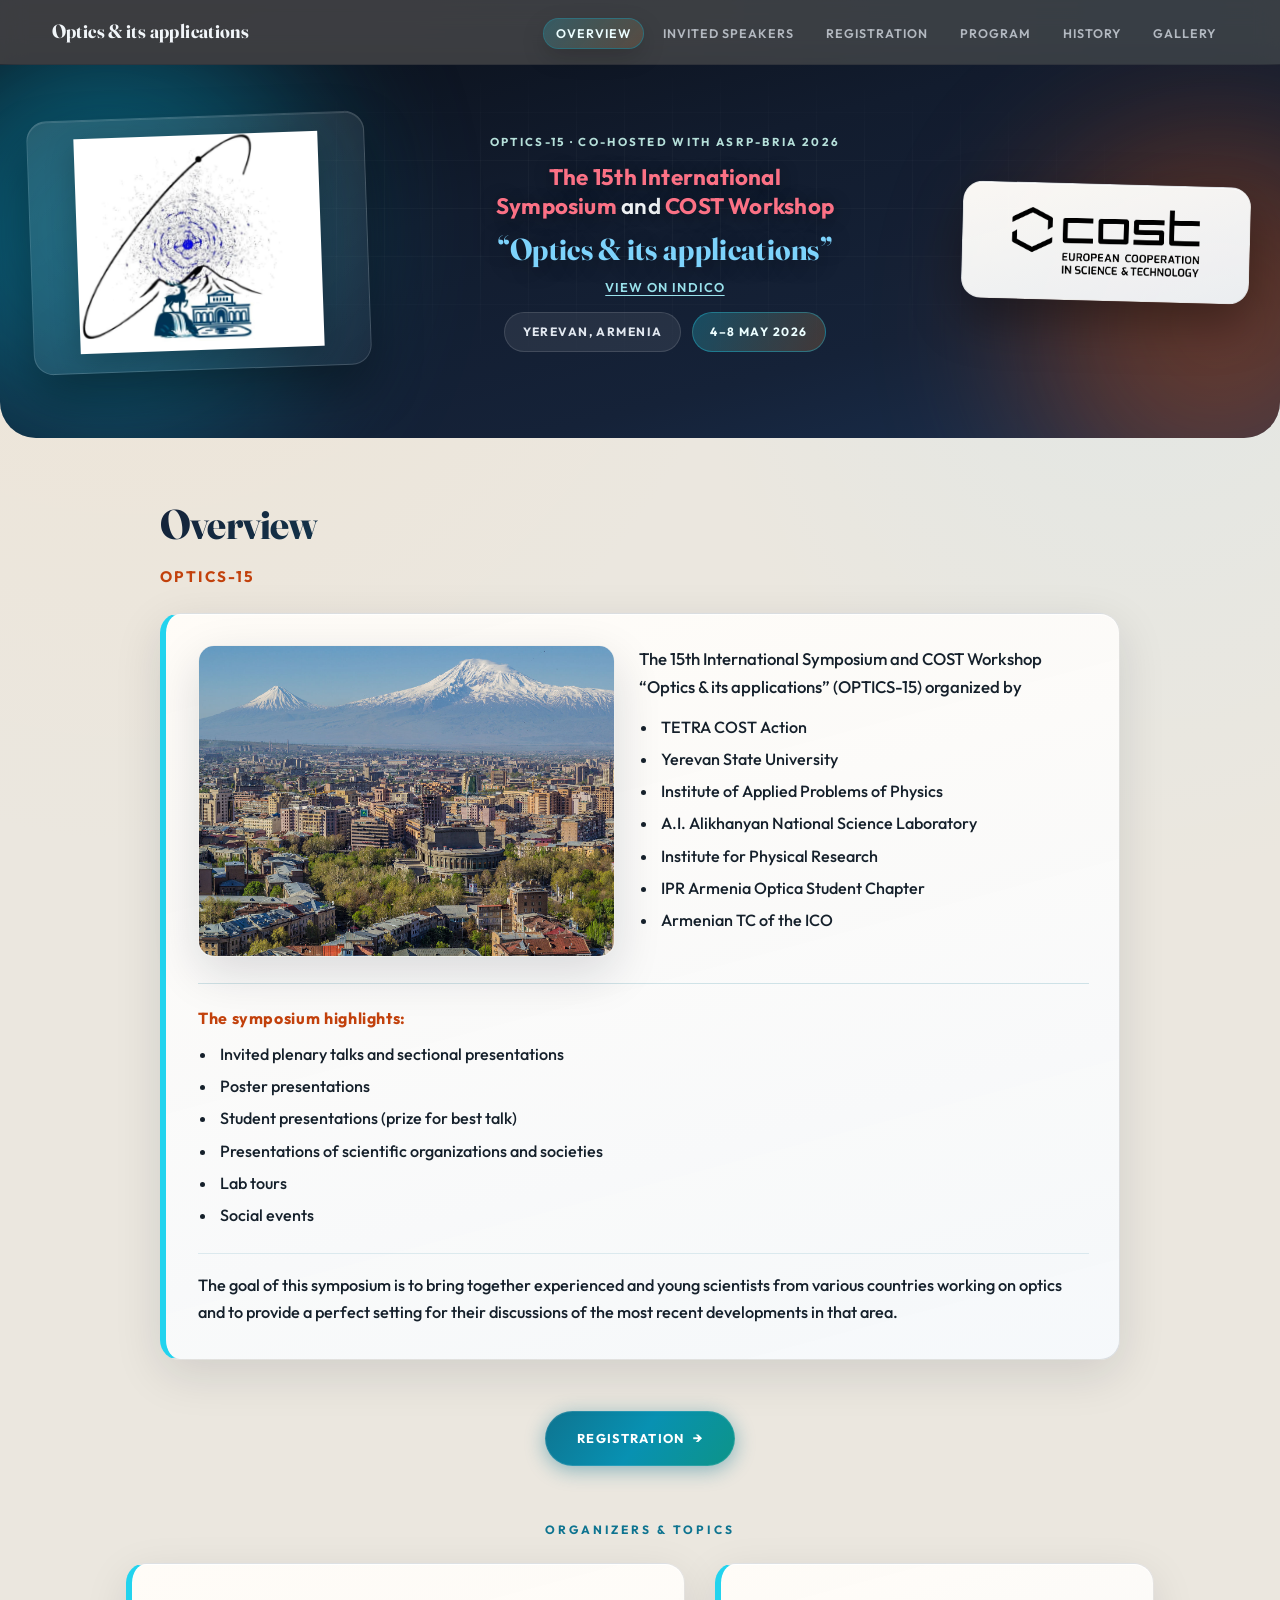
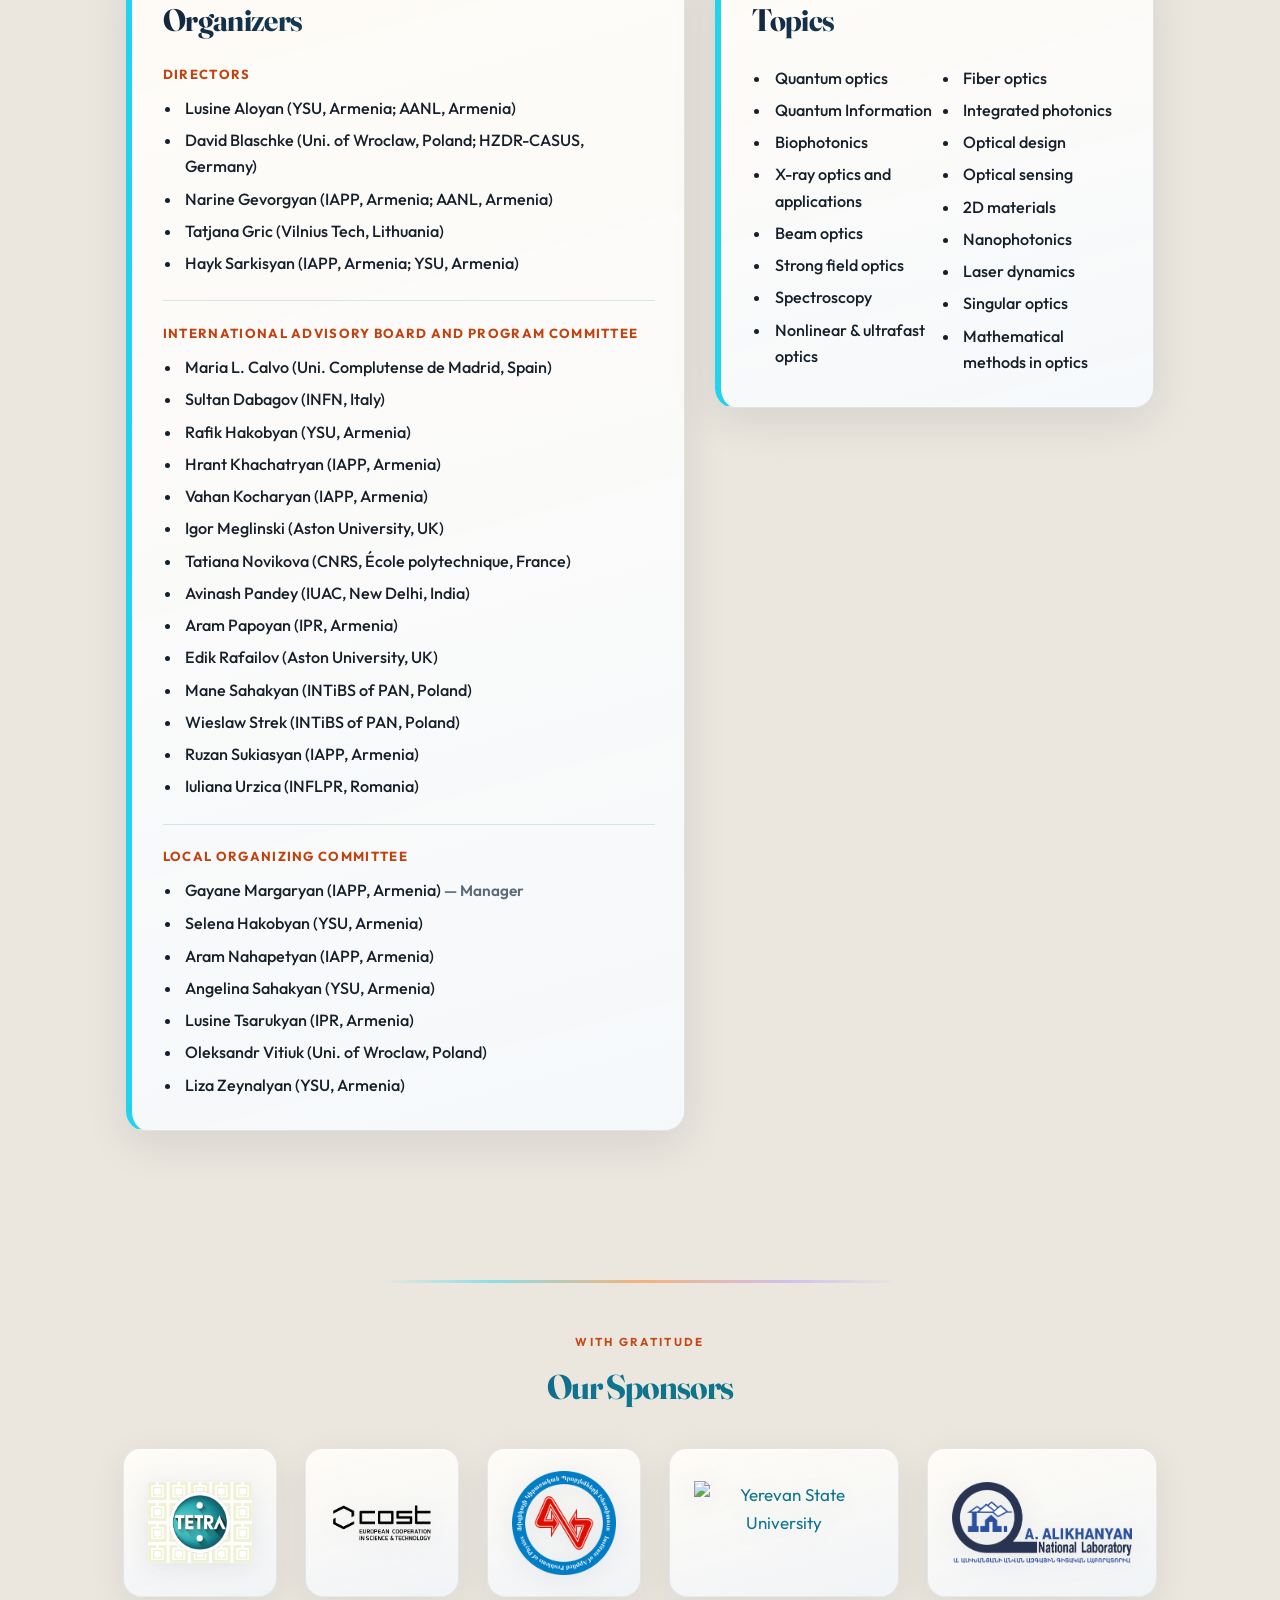
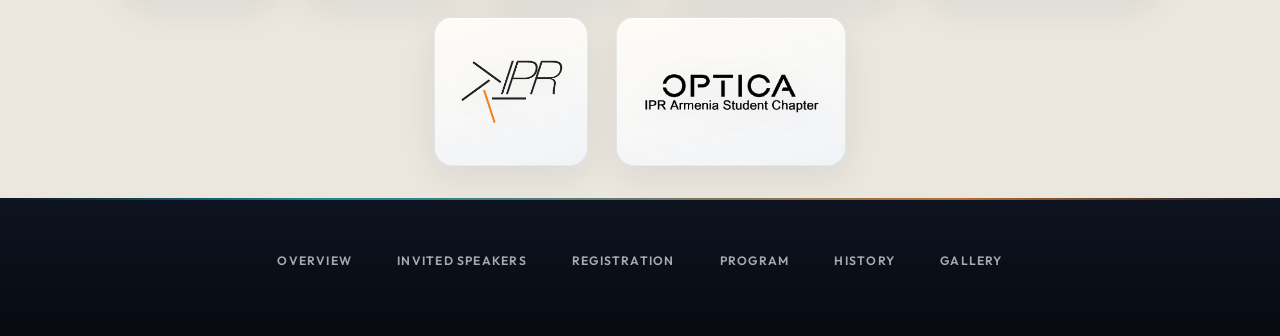
==== index.html @ 5b4f7e79 "test: console.log(5) in main.js, cache bust v8 Made-with: Cursor" ====
<!DOCTYPE html>
<html lang="en">
  <head>
    <meta charset="UTF-8" />
    <meta name="viewport" content="width=device-width, initial-scale=1.0, viewport-fit=cover" />
    <title>Overview — OPTICS-15 · ASRP-BRIA 2026</title>
    <link rel="stylesheet" href="css/fonts.css" />
    <link rel="stylesheet" href="css/style.css" />
  </head>
  <body>
    <header class="site-header">
      <div class="header-inner">
        <a class="brand" href="index.html">Optics &amp; its applications</a>
        <button
          class="nav-toggle"
          type="button"
          aria-label="Open menu"
          aria-expanded="false"
        >
          <span></span><span></span><span></span>
        </button>
        <nav class="site-nav" aria-label="Main">
          <ul>
            <li><a href="index.html" aria-current="page">Overview</a></li>
            <li><a href="invited-speakers.html">Invited Speakers</a></li>
            <li><a href="registration.html">Registration</a></li>
            <li><a href="program.html">Program</a></li>
            <li><a href="history.html">History</a></li>
            <li><a href="gallery.html">Gallery</a></li>
          </ul>
        </nav>
      </div>
    </header>

    <main>
      <section class="hero hero--optics" aria-label="OPTICS-15 symposium banner">
        <div class="hero-bg" aria-hidden="true">
          <span class="hero-orb hero-orb--a"></span>
          <span class="hero-orb hero-orb--b"></span>
          <span class="hero-gridlines"></span>
        </div>
        <div class="hero-content">
          <div class="hero-grid hero-grid--optics">
            <div class="hero-panel hero-panel--tilt-left">
              <img
                src="images/hero-asrp.jpg"
                alt="ASRP — Alpic School for Radiation Physics"
                decoding="async"
                fetchpriority="high"
                width="400"
                height="300"
              />
            </div>
            <div class="hero-center hero-center--optics">
              <p class="hero-eyebrow hero-eyebrow--optics">OPTICS-15 · co-hosted with ASRP-BRIA 2026</p>
              <h1
                class="hero-symposium"
                id="page-hero-title"
                aria-label="The 15th International Symposium and COST Workshop, Optics and its applications, OPTICS-15"
              >
                <span class="hero-symposium__inner" aria-hidden="true">
                  <span class="hero-symposium__line1">
                    <span class="hero-symposium__accent">The 15th International Symposium</span>
                    <span class="hero-symposium__and"> and </span>
                    <span class="hero-symposium__accent">COST Workshop</span>
                  </span>
                  <span class="hero-symposium__theme">&ldquo;Optics &amp; its applications&rdquo;</span>
                </span>
              </h1>
              <p class="hero-symposium__series">
                <a href="https://indico.cern.ch/event/1631801/" target="_blank" rel="noopener noreferrer"
                  >View on Indico</a
                >
              </p>
              <div class="hero-meta">
                <span class="hero-pill">Yerevan, Armenia</span>
                <span class="hero-pill hero-pill--accent">4–8 May 2026</span>
              </div>
            </div>
            <div class="hero-cost" aria-label="COST">
              <a
                class="hero-cost__link"
                href="https://www.cost.eu/"
                target="_blank"
                rel="noopener noreferrer"
                aria-label="COST — European Cooperation in Science and Technology"
              >
                <img
                  src="images/sponsors/cost.png"
                  width="200"
                  height="120"
                  alt="COST — European Cooperation in Science and Technology"
                  decoding="async"
                  loading="eager"
                />
              </a>
            </div>
          </div>
        </div>
      </section>

      <div class="wrap">
        <section class="scope-section overview-optics" id="overview">
          <h2>Overview</h2>
          <p class="subhead">OPTICS-15</p>

          <article class="content-card content-card--overview" aria-label="15th International Symposium and COST Workshop">
            <div class="overview-indico__top">
              <figure class="overview-indico__figure">
                <img
                  src="images/optics-yerevan-ararat.jpg"
                  alt="Mount Ararat and the Yerevan skyline"
                  width="800"
                  height="530"
                  loading="lazy"
                  decoding="async"
                />
              </figure>
              <div class="overview-indico__intro">
                <p class="overview-indico__lead">
                  The 15th International Symposium and COST Workshop &ldquo;Optics &amp; its
                  applications&rdquo; (OPTICS-15) organized by
                </p>
                <ul class="org-list overview-indico__org-list">
                  <li>TETRA COST Action</li>
                  <li>Yerevan State University</li>
                  <li>Institute of Applied Problems of Physics</li>
                  <li>A.I. Alikhanyan National Science Laboratory</li>
                  <li>Institute for Physical Research</li>
                  <li>IPR Armenia Optica Student Chapter</li>
                  <li>Armenian TC of the ICO</li>
                </ul>
              </div>
            </div>

            <div class="overview-indico__highlights">
              <h3 class="org-block__title">The symposium highlights:</h3>
              <ul class="org-list">
                <li>Invited plenary talks and sectional presentations</li>
                <li>Poster presentations</li>
                <li>Student presentations (prize for best talk)</li>
                <li>Presentations of scientific organizations and societies</li>
                <li>Lab tours</li>
                <li>Social events</li>
              </ul>
            </div>

            <p class="overview-indico__goal">
              The goal of this symposium is to bring together experienced and young
              scientists from various countries working on optics and to provide a
              perfect setting for their discussions of the most recent developments in
              that area.
            </p>
          </article>
        </section>

        <p class="cta-registration">
          <a href="registration.html">Registration</a>
        </p>

        <section class="organizers-topics" id="organizers-topics" aria-labelledby="org-main-title">
          <p class="tri-section__eyebrow">Organizers &amp; topics</p>
          <div class="organizers-layout">
            <article class="content-card" aria-label="Organizers and committees">
              <h2 id="org-main-title" class="content-card__title">Organizers</h2>

              <div class="org-block">
                <h3 class="org-block__title">Directors</h3>
                <ul class="org-list">
                  <li>Lusine Aloyan (YSU, Armenia; AANL, Armenia)</li>
                  <li>David Blaschke (Uni. of Wroclaw, Poland; HZDR-CASUS, Germany)</li>
                  <li>Narine Gevorgyan (IAPP, Armenia; AANL, Armenia)</li>
                  <li>Tatjana Gric (Vilnius Tech, Lithuania)</li>
                  <li>Hayk Sarkisyan (IAPP, Armenia; YSU, Armenia)</li>
                </ul>
              </div>

              <div class="org-block">
                <h3 class="org-block__title">International Advisory Board and Program Committee</h3>
                <ul class="org-list">
                  <li>Maria L. Calvo (Uni. Complutense de Madrid, Spain)</li>
                  <li>Sultan Dabagov (INFN, Italy)</li>
                  <li>Rafik Hakobyan (YSU, Armenia)</li>
                  <li>Hrant Khachatryan (IAPP, Armenia)</li>
                  <li>Vahan Kocharyan (IAPP, Armenia)</li>
                  <li>Igor Meglinski (Aston University, UK)</li>
                  <li>Tatiana Novikova (CNRS, &Eacute;cole polytechnique, France)</li>
                  <li>Avinash Pandey (IUAC, New Delhi, India)</li>
                  <li>Aram Papoyan (IPR, Armenia)</li>
                  <li>Edik Rafailov (Aston University, UK)</li>
                  <li>Mane Sahakyan (INTiBS of PAN, Poland)</li>
                  <li>Wieslaw Strek (INTiBS of PAN, Poland)</li>
                  <li>Ruzan Sukiasyan (IAPP, Armenia)</li>
                  <li>Iuliana Urzica (INFLPR, Romania)</li>
                </ul>
              </div>

              <div class="org-block">
                <h3 class="org-block__title">Local organizing committee</h3>
                <ul class="org-list">
                  <li>Gayane Margaryan (IAPP, Armenia) <span class="org-role">— Manager</span></li>
                  <li>Selena Hakobyan (YSU, Armenia)</li>
                  <li>Aram Nahapetyan (IAPP, Armenia)</li>
                  <li>Angelina Sahakyan (YSU, Armenia)</li>
                  <li>Lusine Tsarukyan (IPR, Armenia)</li>
                  <li>Oleksandr Vitiuk (Uni. of Wroclaw, Poland)</li>
                  <li>Liza Zeynalyan (YSU, Armenia)</li>
                </ul>
              </div>
            </article>

            <article class="content-card content-card--topics" aria-labelledby="topics-main-title">
              <h2 id="topics-main-title" class="content-card__title">Topics</h2>
              <ul class="topics-list">
                <li>Quantum optics</li>
                <li>Quantum Information</li>
                <li>Biophotonics</li>
                <li>X-ray optics and applications</li>
                <li>Beam optics</li>
                <li>Strong field optics</li>
                <li>Spectroscopy</li>
                <li>Nonlinear &amp; ultrafast optics</li>
                <li>Fiber optics</li>
                <li>Integrated photonics</li>
                <li>Optical design</li>
                <li>Optical sensing</li>
                <li>2D materials</li>
                <li>Nanophotonics</li>
                <li>Laser dynamics</li>
                <li>Singular optics</li>
                <li>Mathematical methods in optics</li>
              </ul>
            </article>
          </div>
        </section>
      </div>
    </main>

    <section class="sponsors sponsors--page" aria-label="Sponsors">
      <p class="sponsors__eyebrow">With gratitude</p>
      <h2 class="sponsors__title">Our Sponsors</h2>
      <div class="sponsor-row">
        <a href="https://www.cost.eu/actions/CA23125/" target="_blank" rel="noopener noreferrer" aria-label="TETRA (COST Action CA23125)">
          <img src="images/sponsors/tetra.png" alt="TETRA COST Action" width="140" height="140" />
        </a>
        <a href="https://www.cost.eu/" target="_blank" rel="noopener noreferrer" aria-label="COST (European Cooperation in Science and Technology)">
          <img src="images/sponsors/cost.png" alt="COST" width="140" height="140" />
        </a>
        <a href="https://www.iapp.am/" target="_blank" rel="noopener noreferrer" aria-label="Institute of Applied Problems of Physics (IAPP)">
          <img src="images/sponsors/iapp.png" alt="Institute of Applied Problems of Physics" width="140" height="140" />
        </a>
        <a class="sponsor--wide" href="https://www.ysu.am/en" target="_blank" rel="noopener noreferrer" aria-label="Yerevan State University">
          <img src="images/sponsors/ysu.jpg" alt="Yerevan State University" width="180" height="90" />
        </a>
        <a class="sponsor--wide" href="https://www.aanl.am/" target="_blank" rel="noopener noreferrer" aria-label="A. I. Alikhanyan National Science Laboratory (AANL)">
          <img src="images/sponsors/aanl.png" alt="A. I. Alikhanyan National Science Laboratory" width="180" height="90" />
        </a>
        <a href="https://ipr.sci.am/" target="_blank" rel="noopener noreferrer" aria-label="Institute for Physical Research">
          <img src="images/sponsors/ipr.png" alt="Institute for Physical Research" width="140" height="140" />
        </a>
        <a class="sponsor--wide" href="https://www.facebook.com/IPR.Armenia" target="_blank" rel="noopener noreferrer" aria-label="IPR Armenia Optica Student Chapter">
          <img src="images/sponsors/optica-ipr-armenia.png" alt="IPR Armenia Optica Student Chapter" width="180" height="80" />
        </a>
      </div>
    </section>

    <footer class="site-footer">
      <div class="footer-inner">
        <nav class="footer-nav" aria-label="Footer">
          <a href="index.html">Overview</a>
          <a href="invited-speakers.html">Invited Speakers</a>
          <a href="registration.html">Registration</a>
          <a href="program.html">Program</a>
          <a href="history.html">History</a>
          <a href="gallery.html">Gallery</a>
        </nav>
      </div>
    </footer>

    <script src="js/main.js?v=8" defer></script>
  </body>
</html>
---- css/fonts.css ----
﻿@font-face {
  font-family: 'Fraunces';
  font-style: italic;
  font-weight: 500;
  font-display: swap;
  src: url(../fonts/6NVf8FyLNQOQZAnv9ZwNjucMHVn85Ni7emAe9lKqZTnbB-gzTK0K1ChJdt9vIVYX9G37lod9sPEKsxx664UJf1h5Tf7W.ttf) format('truetype');
}
@font-face {
  font-family: 'Fraunces';
  font-style: italic;
  font-weight: 500;
  font-display: swap;
  src: url(../fonts/6NVf8FyLNQOQZAnv9ZwNjucMHVn85Ni7emAe9lKqZTnbB-gzTK0K1ChJdt9vIVYX9G37lrd9sPEKsxx664UJf1h5Tf7W.ttf) format('truetype');
}
@font-face {
  font-family: 'Fraunces';
  font-style: italic;
  font-weight: 500;
  font-display: swap;
  src: url(../fonts/6NVf8FyLNQOQZAnv9ZwNjucMHVn85Ni7emAe9lKqZTnbB-gzTK0K1ChJdt9vIVYX9G37lqd9sPEKsxx664UJf1h5Tf7W.ttf) format('truetype');
}
@font-face {
  font-family: 'Fraunces';
  font-style: italic;
  font-weight: 500;
  font-display: swap;
  src: url(../fonts/6NVf8FyLNQOQZAnv9ZwNjucMHVn85Ni7emAe9lKqZTnbB-gzTK0K1ChJdt9vIVYX9G37ltd9sPEKsxx664UJf1h5Tf7W.ttf) format('truetype');
}
@font-face {
  font-family: 'Fraunces';
  font-style: italic;
  font-weight: 500;
  font-display: swap;
  src: url(../fonts/6NVf8FyLNQOQZAnv9ZwNjucMHVn85Ni7emAe9lKqZTnbB-gzTK0K1ChJdt9vIVYX9G37lvd9sPEKsxx664UJf1h5Tf7W.ttf) format('truetype');
}
@font-face {
  font-family: 'Fraunces';
  font-style: italic;
  font-weight: 500;
  font-display: swap;
  src: url(../fonts/6NVf8FyLNQOQZAnv9ZwNjucMHVn85Ni7emAe9lKqZTnbB-gzTK0K1ChJdt9vIVYX9G37lhd9sPEKsxx664UJf1h5Tf7W.ttf) format('truetype');
}
@font-face {
  font-family: 'Fraunces';
  font-style: italic;
  font-weight: 500;
  font-display: swap;
  src: url(../fonts/6NVf8FyLNQOQZAnv9ZwNjucMHVn85Ni7emAe9lKqZTnbB-gzTK0K1ChJdt9vIVYX9G37lh99sPEKsxx664UJf1h5Tf7W.ttf) format('truetype');
}
@font-face {
  font-family: 'Fraunces';
  font-style: italic;
  font-weight: 500;
  font-display: swap;
  src: url(../fonts/6NVf8FyLNQOQZAnv9ZwNjucMHVn85Ni7emAe9lKqZTnbB-gzTK0K1ChJdt9vIVYX9G37lgd9sPEKsxx664UJf1h5Tf7W.ttf) format('truetype');
}
@font-face {
  font-family: 'Fraunces';
  font-style: italic;
  font-weight: 500;
  font-display: swap;
  src: url(../fonts/6NVf8FyLNQOQZAnv9ZwNjucMHVn85Ni7emAe9lKqZTnbB-gzTK0K1ChJdt9vIVYX9G37ljd9sPEKsxx664UJf1h5Tf7W.ttf) format('truetype');
}
@font-face {
  font-family: 'Fraunces';
  font-style: italic;
  font-weight: 500;
  font-display: swap;
  src: url(../fonts/6NVf8FyLNQOQZAnv9ZwNjucMHVn85Ni7emAe9lKqZTnbB-gzTK0K1ChJdt9vIVYX9G37lld9sPEKsxx664UJf1h5Tf7W.ttf) format('truetype');
}
@font-face {
  font-family: 'Fraunces';
  font-style: italic;
  font-weight: 500;
  font-display: swap;
  src: url(../fonts/6NVf8FyLNQOQZAnv9ZwNjucMHVn85Ni7emAe9lKqZTnbB-gzTK0K1ChJdt9vIVYX9G37lnd9sPEKsxx664UJf1h5Tf7W.ttf) format('truetype');
}
@font-face {
  font-family: 'Fraunces';
  font-style: italic;
  font-weight: 500;
  font-display: swap;
  src: url(../fonts/6NVf8FyLNQOQZAnv9ZwNjucMHVn85Ni7emAe9lKqZTnbB-gzTK0K1ChJdt9vIVYX9G37lod-sPEKsxx664UJf1h5Tf7W.ttf) format('truetype');
}
@font-face {
  font-family: 'Fraunces';
  font-style: italic;
  font-weight: 500;
  font-display: swap;
  src: url(../fonts/6NVf8FyLNQOQZAnv9ZwNjucMHVn85Ni7emAe9lKqZTnbB-gzTK0K1ChJdt9vIVYX9G37ltd-sPEKsxx664UJf1h5Tf7W.ttf) format('truetype');
}
@font-face {
  font-family: 'Fraunces';
  font-style: italic;
  font-weight: 500;
  font-display: swap;
  src: url(../fonts/6NVf8FyLNQOQZAnv9ZwNjucMHVn85Ni7emAe9lKqZTnbB-gzTK0K1ChJdt9vIVYX9G37lud-sPEKsxx664UJf1h5Tf7W.ttf) format('truetype');
}
@font-face {
  font-family: 'Fraunces';
  font-style: italic;
  font-weight: 500;
  font-display: swap;
  src: url(../fonts/6NVf8FyLNQOQZAnv9ZwNjucMHVn85Ni7emAe9lKqZTnbB-gzTK0K1ChJdt9vIVYX9G37lgd-sPEKsxx664UJf1h5Tf7W.ttf) format('truetype');
}
@font-face {
  font-family: 'Fraunces';
  font-style: italic;
  font-weight: 500;
  font-display: swap;
  src: url(../fonts/6NVf8FyLNQOQZAnv9ZwNjucMHVn85Ni7emAe9lKqZTnbB-gzTK0K1ChJdt9vIVYX9G37lld-sPEKsxx664UJf1h5Tf7W.ttf) format('truetype');
}
@font-face {
  font-family: 'Fraunces';
  font-style: italic;
  font-weight: 500;
  font-display: swap;
  src: url(../fonts/6NVf8FyLNQOQZAnv9ZwNjucMHVn85Ni7emAe9lKqZTnbB-gzTK0K1ChJdt9vIVYX9G37lmd-sPEKsxx664UJf1h5Tf7W.ttf) format('truetype');
}
@font-face {
  font-family: 'Fraunces';
  font-style: italic;
  font-weight: 500;
  font-display: swap;
  src: url(../fonts/6NVf8FyLNQOQZAnv9ZwNjucMHVn85Ni7emAe9lKqZTnbB-gzTK0K1ChJdt9vIVYX9G37lod_sPEKsxx664UJf1h5Tf7W.ttf) format('truetype');
}
@font-face {
  font-family: 'Fraunces';
  font-style: normal;
  font-weight: 400;
  font-display: swap;
  src: url(../fonts/6NUh8FyLNQOQZAnv9bYEvDiIdE9Ea92uemAk_WBq8U_9v0c2Wa0K7iN7hzFUPJH58njr1603gg7S2nfgRYIctxujDg.ttf) format('truetype');
}
@font-face {
  font-family: 'Fraunces';
  font-style: normal;
  font-weight: 400;
  font-display: swap;
  src: url(../fonts/6NUh8FyLNQOQZAnv9bYEvDiIdE9Ea92uemAk_WBq8U_9v0c2Wa0K7iN7hzFUPJH58njb1603gg7S2nfgRYIctxujDg.ttf) format('truetype');
}
@font-face {
  font-family: 'Fraunces';
  font-style: normal;
  font-weight: 400;
  font-display: swap;
  src: url(../fonts/6NUh8FyLNQOQZAnv9bYEvDiIdE9Ea92uemAk_WBq8U_9v0c2Wa0K7iN7hzFUPJH58njL1603gg7S2nfgRYIctxujDg.ttf) format('truetype');
}
@font-face {
  font-family: 'Fraunces';
  font-style: normal;
  font-weight: 400;
  font-display: swap;
  src: url(../fonts/6NUh8FyLNQOQZAnv9bYEvDiIdE9Ea92uemAk_WBq8U_9v0c2Wa0K7iN7hzFUPJH58ni71603gg7S2nfgRYIctxujDg.ttf) format('truetype');
}
@font-face {
  font-family: 'Fraunces';
  font-style: normal;
  font-weight: 400;
  font-display: swap;
  src: url(../fonts/6NUh8FyLNQOQZAnv9bYEvDiIdE9Ea92uemAk_WBq8U_9v0c2Wa0K7iN7hzFUPJH58nib1603gg7S2nfgRYIctxujDg.ttf) format('truetype');
}
@font-face {
  font-family: 'Fraunces';
  font-style: normal;
  font-weight: 400;
  font-display: swap;
  src: url(../fonts/6NUh8FyLNQOQZAnv9bYEvDiIdE9Ea92uemAk_WBq8U_9v0c2Wa0K7iN7hzFUPJH58nh71603gg7S2nfgRYIctxujDg.ttf) format('truetype');
}
@font-face {
  font-family: 'Fraunces';
  font-style: normal;
  font-weight: 400;
  font-display: swap;
  src: url(../fonts/6NUh8FyLNQOQZAnv9bYEvDiIdE9Ea92uemAk_WBq8U_9v0c2Wa0K7iN7hzFUPJH58nhz1603gg7S2nfgRYIctxujDg.ttf) format('truetype');
}
@font-face {
  font-family: 'Fraunces';
  font-style: normal;
  font-weight: 400;
  font-display: swap;
  src: url(../fonts/6NUh8FyLNQOQZAnv9bYEvDiIdE9Ea92uemAk_WBq8U_9v0c2Wa0K7iN7hzFUPJH58nhr1603gg7S2nfgRYIctxujDg.ttf) format('truetype');
}
@font-face {
  font-family: 'Fraunces';
  font-style: normal;
  font-weight: 400;
  font-display: swap;
  src: url(../fonts/6NUh8FyLNQOQZAnv9bYEvDiIdE9Ea92uemAk_WBq8U_9v0c2Wa0K7iN7hzFUPJH58nhb1603gg7S2nfgRYIctxujDg.ttf) format('truetype');
}
@font-face {
  font-family: 'Fraunces';
  font-style: normal;
  font-weight: 400;
  font-display: swap;
  src: url(../fonts/6NUh8FyLNQOQZAnv9bYEvDiIdE9Ea92uemAk_WBq8U_9v0c2Wa0K7iN7hzFUPJH58ng71603gg7S2nfgRYIctxujDg.ttf) format('truetype');
}
@font-face {
  font-family: 'Fraunces';
  font-style: normal;
  font-weight: 400;
  font-display: swap;
  src: url(../fonts/6NUh8FyLNQOQZAnv9bYEvDiIdE9Ea92uemAk_WBq8U_9v0c2Wa0K7iN7hzFUPJH58ngb1603gg7S2nfgRYIctxujDg.ttf) format('truetype');
}
@font-face {
  font-family: 'Fraunces';
  font-style: normal;
  font-weight: 400;
  font-display: swap;
  src: url(../fonts/6NUh8FyLNQOQZAnv9bYEvDiIdE9Ea92uemAk_WBq8U_9v0c2Wa0K7iN7hzFUPJH58njr1K03gg7S2nfgRYIctxujDg.ttf) format('truetype');
}
@font-face {
  font-family: 'Fraunces';
  font-style: normal;
  font-weight: 400;
  font-display: swap;
  src: url(../fonts/6NUh8FyLNQOQZAnv9bYEvDiIdE9Ea92uemAk_WBq8U_9v0c2Wa0K7iN7hzFUPJH58ni71K03gg7S2nfgRYIctxujDg.ttf) format('truetype');
}
@font-face {
  font-family: 'Fraunces';
  font-style: normal;
  font-weight: 400;
  font-display: swap;
  src: url(../fonts/6NUh8FyLNQOQZAnv9bYEvDiIdE9Ea92uemAk_WBq8U_9v0c2Wa0K7iN7hzFUPJH58niL1K03gg7S2nfgRYIctxujDg.ttf) format('truetype');
}
@font-face {
  font-family: 'Fraunces';
  font-style: normal;
  font-weight: 400;
  font-display: swap;
  src: url(../fonts/6NUh8FyLNQOQZAnv9bYEvDiIdE9Ea92uemAk_WBq8U_9v0c2Wa0K7iN7hzFUPJH58nhr1K03gg7S2nfgRYIctxujDg.ttf) format('truetype');
}
@font-face {
  font-family: 'Fraunces';
  font-style: normal;
  font-weight: 400;
  font-display: swap;
  src: url(../fonts/6NUh8FyLNQOQZAnv9bYEvDiIdE9Ea92uemAk_WBq8U_9v0c2Wa0K7iN7hzFUPJH58ng71K03gg7S2nfgRYIctxujDg.ttf) format('truetype');
}
@font-face {
  font-family: 'Fraunces';
  font-style: normal;
  font-weight: 400;
  font-display: swap;
  src: url(../fonts/6NUh8FyLNQOQZAnv9bYEvDiIdE9Ea92uemAk_WBq8U_9v0c2Wa0K7iN7hzFUPJH58ngL1K03gg7S2nfgRYIctxujDg.ttf) format('truetype');
}
@font-face {
  font-family: 'Fraunces';
  font-style: normal;
  font-weight: 400;
  font-display: swap;
  src: url(../fonts/6NUh8FyLNQOQZAnv9bYEvDiIdE9Ea92uemAk_WBq8U_9v0c2Wa0K7iN7hzFUPJH58njr1a03gg7S2nfgRYIctxujDg.ttf) format('truetype');
}
@font-face {
  font-family: 'Fraunces';
  font-style: normal;
  font-weight: 600;
  font-display: swap;
  src: url(../fonts/6NUh8FyLNQOQZAnv9bYEvDiIdE9Ea92uemAk_WBq8U_9v0c2Wa0K7iN7hzFUPJH58njr1603gg7S2nfgRYIcaRyjDg.ttf) format('truetype');
}
@font-face {
  font-family: 'Fraunces';
  font-style: normal;
  font-weight: 600;
  font-display: swap;
  src: url(../fonts/6NUh8FyLNQOQZAnv9bYEvDiIdE9Ea92uemAk_WBq8U_9v0c2Wa0K7iN7hzFUPJH58njb1603gg7S2nfgRYIcaRyjDg.ttf) format('truetype');
}
@font-face {
  font-family: 'Fraunces';
  font-style: normal;
  font-weight: 600;
  font-display: swap;
  src: url(../fonts/6NUh8FyLNQOQZAnv9bYEvDiIdE9Ea92uemAk_WBq8U_9v0c2Wa0K7iN7hzFUPJH58njL1603gg7S2nfgRYIcaRyjDg.ttf) format('truetype');
}
@font-face {
  font-family: 'Fraunces';
  font-style: normal;
  font-weight: 600;
  font-display: swap;
  src: url(../fonts/6NUh8FyLNQOQZAnv9bYEvDiIdE9Ea92uemAk_WBq8U_9v0c2Wa0K7iN7hzFUPJH58ni71603gg7S2nfgRYIcaRyjDg.ttf) format('truetype');
}
@font-face {
  font-family: 'Fraunces';
  font-style: normal;
  font-weight: 600;
  font-display: swap;
  src: url(../fonts/6NUh8FyLNQOQZAnv9bYEvDiIdE9Ea92uemAk_WBq8U_9v0c2Wa0K7iN7hzFUPJH58nib1603gg7S2nfgRYIcaRyjDg.ttf) format('truetype');
}
@font-face {
  font-family: 'Fraunces';
  font-style: normal;
  font-weight: 600;
  font-display: swap;
  src: url(../fonts/6NUh8FyLNQOQZAnv9bYEvDiIdE9Ea92uemAk_WBq8U_9v0c2Wa0K7iN7hzFUPJH58nh71603gg7S2nfgRYIcaRyjDg.ttf) format('truetype');
}
@font-face {
  font-family: 'Fraunces';
  font-style: normal;
  font-weight: 600;
  font-display: swap;
  src: url(../fonts/6NUh8FyLNQOQZAnv9bYEvDiIdE9Ea92uemAk_WBq8U_9v0c2Wa0K7iN7hzFUPJH58nhz1603gg7S2nfgRYIcaRyjDg.ttf) format('truetype');
}
@font-face {
  font-family: 'Fraunces';
  font-style: normal;
  font-weight: 600;
  font-display: swap;
  src: url(../fonts/6NUh8FyLNQOQZAnv9bYEvDiIdE9Ea92uemAk_WBq8U_9v0c2Wa0K7iN7hzFUPJH58nhr1603gg7S2nfgRYIcaRyjDg.ttf) format('truetype');
}
@font-face {
  font-family: 'Fraunces';
  font-style: normal;
  font-weight: 600;
  font-display: swap;
  src: url(../fonts/6NUh8FyLNQOQZAnv9bYEvDiIdE9Ea92uemAk_WBq8U_9v0c2Wa0K7iN7hzFUPJH58nhb1603gg7S2nfgRYIcaRyjDg.ttf) format('truetype');
}
@font-face {
  font-family: 'Fraunces';
  font-style: normal;
  font-weight: 600;
  font-display: swap;
  src: url(../fonts/6NUh8FyLNQOQZAnv9bYEvDiIdE9Ea92uemAk_WBq8U_9v0c2Wa0K7iN7hzFUPJH58ng71603gg7S2nfgRYIcaRyjDg.ttf) format('truetype');
}
@font-face {
  font-family: 'Fraunces';
  font-style: normal;
  font-weight: 600;
  font-display: swap;
  src: url(../fonts/6NUh8FyLNQOQZAnv9bYEvDiIdE9Ea92uemAk_WBq8U_9v0c2Wa0K7iN7hzFUPJH58ngb1603gg7S2nfgRYIcaRyjDg.ttf) format('truetype');
}
@font-face {
  font-family: 'Fraunces';
  font-style: normal;
  font-weight: 600;
  font-display: swap;
  src: url(../fonts/6NUh8FyLNQOQZAnv9bYEvDiIdE9Ea92uemAk_WBq8U_9v0c2Wa0K7iN7hzFUPJH58njr1K03gg7S2nfgRYIcaRyjDg.ttf) format('truetype');
}
@font-face {
  font-family: 'Fraunces';
  font-style: normal;
  font-weight: 600;
  font-display: swap;
  src: url(../fonts/6NUh8FyLNQOQZAnv9bYEvDiIdE9Ea92uemAk_WBq8U_9v0c2Wa0K7iN7hzFUPJH58ni71K03gg7S2nfgRYIcaRyjDg.ttf) format('truetype');
}
@font-face {
  font-family: 'Fraunces';
  font-style: normal;
  font-weight: 600;
  font-display: swap;
  src: url(../fonts/6NUh8FyLNQOQZAnv9bYEvDiIdE9Ea92uemAk_WBq8U_9v0c2Wa0K7iN7hzFUPJH58niL1K03gg7S2nfgRYIcaRyjDg.ttf) format('truetype');
}
@font-face {
  font-family: 'Fraunces';
  font-style: normal;
  font-weight: 600;
  font-display: swap;
  src: url(../fonts/6NUh8FyLNQOQZAnv9bYEvDiIdE9Ea92uemAk_WBq8U_9v0c2Wa0K7iN7hzFUPJH58nhr1K03gg7S2nfgRYIcaRyjDg.ttf) format('truetype');
}
@font-face {
  font-family: 'Fraunces';
  font-style: normal;
  font-weight: 600;
  font-display: swap;
  src: url(../fonts/6NUh8FyLNQOQZAnv9bYEvDiIdE9Ea92uemAk_WBq8U_9v0c2Wa0K7iN7hzFUPJH58ng71K03gg7S2nfgRYIcaRyjDg.ttf) format('truetype');
}
@font-face {
  font-family: 'Fraunces';
  font-style: normal;
  font-weight: 600;
  font-display: swap;
  src: url(../fonts/6NUh8FyLNQOQZAnv9bYEvDiIdE9Ea92uemAk_WBq8U_9v0c2Wa0K7iN7hzFUPJH58ngL1K03gg7S2nfgRYIcaRyjDg.ttf) format('truetype');
}
@font-face {
  font-family: 'Fraunces';
  font-style: normal;
  font-weight: 600;
  font-display: swap;
  src: url(../fonts/6NUh8FyLNQOQZAnv9bYEvDiIdE9Ea92uemAk_WBq8U_9v0c2Wa0K7iN7hzFUPJH58njr1a03gg7S2nfgRYIcaRyjDg.ttf) format('truetype');
}
@font-face {
  font-family: 'Fraunces';
  font-style: normal;
  font-weight: 700;
  font-display: swap;
  src: url(../fonts/6NUh8FyLNQOQZAnv9bYEvDiIdE9Ea92uemAk_WBq8U_9v0c2Wa0K7iN7hzFUPJH58njr1603gg7S2nfgRYIcUByjDg.ttf) format('truetype');
}
@font-face {
  font-family: 'Fraunces';
  font-style: normal;
  font-weight: 700;
  font-display: swap;
  src: url(../fonts/6NUh8FyLNQOQZAnv9bYEvDiIdE9Ea92uemAk_WBq8U_9v0c2Wa0K7iN7hzFUPJH58njb1603gg7S2nfgRYIcUByjDg.ttf) format('truetype');
}
@font-face {
  font-family: 'Fraunces';
  font-style: normal;
  font-weight: 700;
  font-display: swap;
  src: url(../fonts/6NUh8FyLNQOQZAnv9bYEvDiIdE9Ea92uemAk_WBq8U_9v0c2Wa0K7iN7hzFUPJH58njL1603gg7S2nfgRYIcUByjDg.ttf) format('truetype');
}
@font-face {
  font-family: 'Fraunces';
  font-style: normal;
  font-weight: 700;
  font-display: swap;
  src: url(../fonts/6NUh8FyLNQOQZAnv9bYEvDiIdE9Ea92uemAk_WBq8U_9v0c2Wa0K7iN7hzFUPJH58ni71603gg7S2nfgRYIcUByjDg.ttf) format('truetype');
}
@font-face {
  font-family: 'Fraunces';
  font-style: normal;
  font-weight: 700;
  font-display: swap;
  src: url(../fonts/6NUh8FyLNQOQZAnv9bYEvDiIdE9Ea92uemAk_WBq8U_9v0c2Wa0K7iN7hzFUPJH58nib1603gg7S2nfgRYIcUByjDg.ttf) format('truetype');
}
@font-face {
  font-family: 'Fraunces';
  font-style: normal;
  font-weight: 700;
  font-display: swap;
  src: url(../fonts/6NUh8FyLNQOQZAnv9bYEvDiIdE9Ea92uemAk_WBq8U_9v0c2Wa0K7iN7hzFUPJH58nh71603gg7S2nfgRYIcUByjDg.ttf) format('truetype');
}
@font-face {
  font-family: 'Fraunces';
  font-style: normal;
  font-weight: 700;
  font-display: swap;
  src: url(../fonts/6NUh8FyLNQOQZAnv9bYEvDiIdE9Ea92uemAk_WBq8U_9v0c2Wa0K7iN7hzFUPJH58nhz1603gg7S2nfgRYIcUByjDg.ttf) format('truetype');
}
@font-face {
  font-family: 'Fraunces';
  font-style: normal;
  font-weight: 700;
  font-display: swap;
  src: url(../fonts/6NUh8FyLNQOQZAnv9bYEvDiIdE9Ea92uemAk_WBq8U_9v0c2Wa0K7iN7hzFUPJH58nhr1603gg7S2nfgRYIcUByjDg.ttf) format('truetype');
}
@font-face {
  font-family: 'Fraunces';
  font-style: normal;
  font-weight: 700;
  font-display: swap;
  src: url(../fonts/6NUh8FyLNQOQZAnv9bYEvDiIdE9Ea92uemAk_WBq8U_9v0c2Wa0K7iN7hzFUPJH58nhb1603gg7S2nfgRYIcUByjDg.ttf) format('truetype');
}
@font-face {
  font-family: 'Fraunces';
  font-style: normal;
  font-weight: 700;
  font-display: swap;
  src: url(../fonts/6NUh8FyLNQOQZAnv9bYEvDiIdE9Ea92uemAk_WBq8U_9v0c2Wa0K7iN7hzFUPJH58ng71603gg7S2nfgRYIcUByjDg.ttf) format('truetype');
}
@font-face {
  font-family: 'Fraunces';
  font-style: normal;
  font-weight: 700;
  font-display: swap;
  src: url(../fonts/6NUh8FyLNQOQZAnv9bYEvDiIdE9Ea92uemAk_WBq8U_9v0c2Wa0K7iN7hzFUPJH58ngb1603gg7S2nfgRYIcUByjDg.ttf) format('truetype');
}
@font-face {
  font-family: 'Fraunces';
  font-style: normal;
  font-weight: 700;
  font-display: swap;
  src: url(../fonts/6NUh8FyLNQOQZAnv9bYEvDiIdE9Ea92uemAk_WBq8U_9v0c2Wa0K7iN7hzFUPJH58njr1K03gg7S2nfgRYIcUByjDg.ttf) format('truetype');
}
@font-face {
  font-family: 'Fraunces';
  font-style: normal;
  font-weight: 700;
  font-display: swap;
  src: url(../fonts/6NUh8FyLNQOQZAnv9bYEvDiIdE9Ea92uemAk_WBq8U_9v0c2Wa0K7iN7hzFUPJH58ni71K03gg7S2nfgRYIcUByjDg.ttf) format('truetype');
}
@font-face {
  font-family: 'Fraunces';
  font-style: normal;
  font-weight: 700;
  font-display: swap;
  src: url(../fonts/6NUh8FyLNQOQZAnv9bYEvDiIdE9Ea92uemAk_WBq8U_9v0c2Wa0K7iN7hzFUPJH58niL1K03gg7S2nfgRYIcUByjDg.ttf) format('truetype');
}
@font-face {
  font-family: 'Fraunces';
  font-style: normal;
  font-weight: 700;
  font-display: swap;
  src: url(../fonts/6NUh8FyLNQOQZAnv9bYEvDiIdE9Ea92uemAk_WBq8U_9v0c2Wa0K7iN7hzFUPJH58nhr1K03gg7S2nfgRYIcUByjDg.ttf) format('truetype');
}
@font-face {
  font-family: 'Fraunces';
  font-style: normal;
  font-weight: 700;
  font-display: swap;
  src: url(../fonts/6NUh8FyLNQOQZAnv9bYEvDiIdE9Ea92uemAk_WBq8U_9v0c2Wa0K7iN7hzFUPJH58ng71K03gg7S2nfgRYIcUByjDg.ttf) format('truetype');
}
@font-face {
  font-family: 'Fraunces';
  font-style: normal;
  font-weight: 700;
  font-display: swap;
  src: url(../fonts/6NUh8FyLNQOQZAnv9bYEvDiIdE9Ea92uemAk_WBq8U_9v0c2Wa0K7iN7hzFUPJH58ngL1K03gg7S2nfgRYIcUByjDg.ttf) format('truetype');
}
@font-face {
  font-family: 'Fraunces';
  font-style: normal;
  font-weight: 700;
  font-display: swap;
  src: url(../fonts/6NUh8FyLNQOQZAnv9bYEvDiIdE9Ea92uemAk_WBq8U_9v0c2Wa0K7iN7hzFUPJH58njr1a03gg7S2nfgRYIcUByjDg.ttf) format('truetype');
}
@font-face {
  font-family: 'Outfit';
  font-style: normal;
  font-weight: 400;
  font-display: swap;
  src: url(../fonts/QGYyz_MVcBeNP4NjuGObqx1XmO1I4TC1C4E.ttf) format('truetype');
}
@font-face {
  font-family: 'Outfit';
  font-style: normal;
  font-weight: 500;
  font-display: swap;
  src: url(../fonts/QGYyz_MVcBeNP4NjuGObqx1XmO1I4QK1C4E.ttf) format('truetype');
}
@font-face {
  font-family: 'Outfit';
  font-style: normal;
  font-weight: 600;
  font-display: swap;
  src: url(../fonts/QGYyz_MVcBeNP4NjuGObqx1XmO1I4e6yC4E.ttf) format('truetype');
}
@font-face {
  font-family: 'Outfit';
  font-style: normal;
  font-weight: 700;
  font-display: swap;
  src: url(../fonts/QGYyz_MVcBeNP4NjuGObqx1XmO1I4deyC4E.ttf) format('truetype');
}
---- css/style.css ----
/* ASRP-BRIA 2026 — redesigned visual system */
:root {
  --bg: #ebe7df;
  --bg-warm: #f5f1ea;
  --bg-card: rgba(255, 252, 247, 0.92);
  --ink: #15202b;
  --ink-muted: #5a6b7a;
  --accent: #0e7490;
  --accent-bright: #22d3ee;
  --accent-soft: rgba(14, 116, 144, 0.12);
  --gold: #c2410c;
  --gold-bright: #fb923c;
  --gold-soft: #fed7aa;
  --hero-mid: #152238;
  --hero-deep: #0a0f18;
  --border: rgba(21, 32, 43, 0.1);
  --border-strong: rgba(34, 211, 238, 0.25);
  --shadow: 0 4px 24px rgba(10, 15, 24, 0.06);
  --shadow-float: 0 24px 48px rgba(10, 15, 24, 0.12);
  --header-h: 4rem;
  --font-display: "Fraunces", Georgia, "Times New Roman", serif;
  --font-body: "Outfit", system-ui, sans-serif;
  --ease-out: cubic-bezier(0.22, 1, 0.36, 1);
  --transition: 0.3s var(--ease-out);
}

*,
*::before,
*::after {
  box-sizing: border-box;
}

html {
  scroll-behavior: smooth;
  -webkit-text-size-adjust: 100%;
  text-size-adjust: 100%;
}

body {
  margin: 0;
  min-height: 100vh;
  min-height: 100dvh;
  font-family: var(--font-body);
  font-size: 1.0625rem;
  line-height: 1.65;
  color: var(--ink);
  background: var(--bg);
  background-image: radial-gradient(
      ellipse 120% 80% at 10% -20%,
      rgba(254, 215, 170, 0.35),
      transparent 55%
    ),
    radial-gradient(ellipse 80% 50% at 90% 0%, rgba(186, 230, 253, 0.25), transparent 50%);
  padding-top: calc(var(--header-h) + env(safe-area-inset-top, 0px));
  padding-left: env(safe-area-inset-left, 0px);
  padding-right: env(safe-area-inset-right, 0px);
  display: flex;
  flex-direction: column;
}

img {
  max-width: 100%;
  height: auto;
  display: block;
}

a {
  color: var(--accent);
  text-decoration-thickness: 1px;
  text-underline-offset: 0.18em;
  transition: color var(--transition);
}

a:hover {
  color: #0f766e;
}

/* ——— Header (dark glass) ——— */
.site-header {
  position: fixed;
  top: 0;
  left: 0;
  right: 0;
  z-index: 1000;
  min-height: calc(var(--header-h) + env(safe-area-inset-top, 0px));
  padding-top: env(safe-area-inset-top, 0px);
  padding-left: env(safe-area-inset-left, 0px);
  padding-right: env(safe-area-inset-right, 0px);
  background: rgba(10, 15, 24, 0.78);
  backdrop-filter: blur(12px) saturate(1.15);
  -webkit-backdrop-filter: blur(12px) saturate(1.15);
  border-bottom: 1px solid rgba(255, 255, 255, 0.06);
  box-sizing: border-box;
}

.header-inner {
  max-width: 1220px;
  margin: 0 auto;
  padding: 0 1.35rem;
  min-height: var(--header-h);
  display: flex;
  align-items: center;
  justify-content: space-between;
  gap: 1rem;
}

.brand {
  font-family: var(--font-display);
  font-weight: 700;
  font-size: clamp(0.7rem, 2.1vw, 1.2rem);
  letter-spacing: 0.02em;
  color: #f1f5f9;
  text-decoration: none;
  white-space: nowrap;
  flex-shrink: 1;
  min-width: 0;
  transition: color var(--transition), text-shadow var(--transition);
}

.brand:hover {
  color: #fff;
  text-shadow: 0 0 24px rgba(34, 211, 238, 0.45);
  text-decoration: none;
}

.nav-toggle {
  display: none;
  flex-direction: column;
  justify-content: center;
  align-items: center;
  gap: 5px;
  min-width: 2.75rem;
  min-height: 2.75rem;
  padding: 0.5rem;
  background: rgba(255, 255, 255, 0.06);
  border: 1px solid rgba(255, 255, 255, 0.1);
  cursor: pointer;
  border-radius: 8px;
  -webkit-tap-highlight-color: rgba(34, 211, 238, 0.15);
  touch-action: manipulation;
}

.nav-toggle span {
  display: block;
  width: 22px;
  height: 2px;
  background: #e2e8f0;
  transition: var(--transition);
}

.site-nav ul {
  list-style: none;
  margin: 0;
  padding: 0;
  display: flex;
  flex-wrap: wrap;
  gap: 0.35rem 0.5rem;
  justify-content: flex-end;
  align-items: center;
}

.site-nav a {
  font-size: 0.78rem;
  font-weight: 600;
  letter-spacing: 0.08em;
  text-transform: uppercase;
  color: rgba(226, 232, 240, 0.72);
  text-decoration: none;
  padding: 0.45rem 0.75rem;
  position: relative;
  border-radius: 999px;
  transition: color var(--transition), background var(--transition), box-shadow var(--transition);
}

.site-nav a::after {
  display: none;
}

.site-nav a:hover {
  color: #fff;
  background: rgba(255, 255, 255, 0.08);
}

.site-nav a[aria-current="page"] {
  color: #ecfeff;
  background: linear-gradient(
    135deg,
    rgba(34, 211, 238, 0.2),
    rgba(251, 146, 60, 0.15)
  );
  box-shadow: 0 0 0 1px rgba(34, 211, 238, 0.35), 0 8px 24px rgba(0, 0, 0, 0.2);
}

/* ——— Main ——— */
main {
  flex: 1;
}

.wrap {
  max-width: 1080px;
  margin: 0 auto;
  padding: 2.75rem 1.35rem 3.75rem;
}

.page-title {
  font-family: var(--font-display);
  font-size: clamp(2rem, 4vw, 2.85rem);
  font-weight: 700;
  color: var(--hero-mid);
  margin: 0 0 0.5rem;
  letter-spacing: -0.02em;
}

.page-lead {
  color: var(--ink-muted);
  max-width: 40rem;
  margin: 0 0 2rem;
  font-weight: 500;
}

.registration-page .page-title + .registration-cta-wrap {
  margin-top: 0.75rem;
}

.registration-cta-wrap {
  margin: 0 0 1.35rem;
}

.registration-cta {
  display: inline-flex;
  align-items: center;
  justify-content: center;
  padding: 0.95rem 2.15rem;
  font-family: var(--font-body);
  font-size: 0.88rem;
  font-weight: 700;
  letter-spacing: 0.12em;
  text-transform: uppercase;
  text-decoration: none;
  color: #f8fafc !important;
  background: linear-gradient(145deg, #0f172a 0%, #1e293b 45%, #0e7490 130%);
  border-radius: 14px;
  border: 1px solid rgba(34, 211, 238, 0.35);
  box-shadow: 0 10px 32px rgba(15, 23, 42, 0.25), 0 0 0 1px rgba(255, 255, 255, 0.06) inset;
  transition: transform 0.45s var(--ease-out), box-shadow var(--transition), border-color var(--transition);
}

.registration-cta:hover {
  transform: translateY(-3px);
  border-color: rgba(251, 191, 36, 0.45);
  box-shadow: 0 16px 40px rgba(14, 116, 144, 0.35), 0 0 0 1px rgba(255, 255, 255, 0.1) inset;
  text-decoration: none;
  color: #fff !important;
}

.registration-cta:focus-visible {
  outline: 2px solid var(--accent-bright);
  outline-offset: 3px;
}

.registration-contact {
  margin: 0 0 1.75rem;
  text-align: center;
}

.registration-mail {
  font-family: var(--font-body);
  font-size: 1.05rem;
  font-weight: 700;
  color: var(--accent);
  text-decoration: underline;
  text-decoration-thickness: 1px;
  text-underline-offset: 0.2em;
  letter-spacing: 0.01em;
  word-break: break-all;
}

.registration-mail:hover {
  color: #0f766e;
  text-decoration: none;
}

.registration-fee-card {
  max-width: 40rem;
  margin: 0 auto 0;
  text-align: left;
}

.registration-fee-card .content-card__title {
  margin-bottom: 0.85rem;
  font-size: clamp(1.35rem, 2.2vw, 1.75rem);
}

.registration-fee-lead {
  margin: 0 0 0.9rem;
  font-size: 1.02rem;
  font-weight: 600;
  color: var(--ink);
}

.registration-fee-list {
  margin: 0 0 1.35rem;
  padding-left: 1.25rem;
  font-size: 1.01rem;
  line-height: 1.58;
  color: var(--ink);
  list-style: disc;
}

.registration-fee-list li {
  margin-bottom: 0.4rem;
}

.registration-fee-list li:last-child {
  margin-bottom: 0;
}

.registration-fee-note {
  margin: 0;
  padding: 1.15rem 0 0;
  border-top: 1px solid rgba(14, 116, 144, 0.16);
  font-size: 0.98rem;
  line-height: 1.6;
  color: var(--ink-muted);
  font-weight: 500;
}

/* ——— Program / shared: PDF download pill ——— */
.materials-list__btn {
  display: inline-flex;
  align-items: center;
  justify-content: center;
  padding: 0.62rem 1.35rem;
  font-family: var(--font-body);
  font-size: 0.72rem;
  font-weight: 700;
  letter-spacing: 0.14em;
  text-transform: uppercase;
  text-decoration: none;
  color: #f8fafc !important;
  background: linear-gradient(145deg, #0f172a 0%, #1e293b 48%, #0e7490 125%);
  border-radius: 999px;
  border: 1px solid rgba(34, 211, 238, 0.35);
  box-shadow: 0 6px 22px rgba(15, 23, 42, 0.2), 0 0 0 1px rgba(255, 255, 255, 0.06) inset;
  transition: transform 0.45s var(--ease-out), box-shadow var(--transition), border-color var(--transition);
  flex-shrink: 0;
}

.materials-list__btn:hover {
  transform: translateY(-2px);
  border-color: rgba(251, 191, 36, 0.45);
  box-shadow: 0 12px 32px rgba(14, 116, 144, 0.3), 0 0 0 1px rgba(255, 255, 255, 0.08) inset;
  text-decoration: none;
  color: #fff !important;
}

.materials-list__btn:focus-visible {
  outline: 2px solid var(--accent-bright);
  outline-offset: 3px;
}

@media (max-width: 520px) {
  .program-section__download .materials-list__btn {
    width: 100%;
    max-width: 22rem;
  }
}

@media (prefers-reduced-motion: reduce) {
  .materials-list__btn {
    transition: none;
  }

  .materials-list__btn:hover {
    transform: none;
  }
}

/* ——— Downloads: program schedule ——— */
.program-section {
  position: relative;
  margin: 1.5rem 0 3.25rem;
  padding-top: 0.25rem;
}

.program-section__head {
  text-align: center;
  margin-bottom: 2rem;
  position: relative;
}

.program-section__head::after {
  content: "";
  display: block;
  width: min(100%, 420px);
  height: 3px;
  margin: 1.35rem auto 0;
  border-radius: 3px;
  background: linear-gradient(
    90deg,
    transparent 0%,
    rgba(34, 211, 238, 0.45) 22%,
    rgba(251, 191, 36, 0.55) 50%,
    rgba(167, 139, 250, 0.4) 78%,
    transparent 100%
  );
  opacity: 0.95;
}

.program-section__eyebrow {
  font-size: 0.72rem;
  font-weight: 700;
  letter-spacing: 0.22em;
  text-transform: uppercase;
  color: var(--gold);
  margin: 0 0 0.5rem;
  opacity: 0.95;
}

.program-section__title {
  font-family: var(--font-display);
  font-size: clamp(1.85rem, 3.5vw, 2.35rem);
  font-weight: 700;
  margin: 0 0 0.85rem;
  letter-spacing: -0.03em;
  background: linear-gradient(125deg, var(--hero-mid) 0%, var(--accent) 45%, #0f766e 100%);
  -webkit-background-clip: text;
  background-clip: text;
  color: transparent;
}

.program-section__tagline {
  display: flex;
  flex-wrap: wrap;
  align-items: center;
  justify-content: center;
  gap: 0.5rem 0.65rem;
  margin: 0;
  font-size: 0.82rem;
  font-weight: 600;
  color: var(--ink-muted);
}

.program-section__download {
  margin-top: 1.35rem;
  display: flex;
  justify-content: center;
}

.program-section__pill {
  display: inline-flex;
  align-items: center;
  padding: 0.35rem 0.85rem;
  border-radius: 999px;
  background: rgba(15, 23, 42, 0.04);
  border: 1px solid rgba(14, 116, 144, 0.14);
  color: var(--hero-mid);
  letter-spacing: 0.03em;
}

.program-section__dot {
  width: 4px;
  height: 4px;
  border-radius: 50%;
  background: linear-gradient(135deg, var(--accent-bright), var(--gold-bright));
  opacity: 0.85;
  flex-shrink: 0;
}

.program-schedule {
  list-style: none;
  margin: 0 auto;
  padding: 4px 0 0;
  max-width: 52rem;
  border-radius: 22px;
  overflow: hidden;
  border: 1px solid rgba(21, 32, 43, 0.1);
  box-shadow: 0 16px 48px rgba(15, 23, 42, 0.1), 0 1px 0 rgba(255, 255, 255, 0.9) inset;
  position: relative;
}

.program-schedule::before {
  content: "";
  position: absolute;
  top: 0;
  left: 0;
  right: 0;
  height: 4px;
  background: linear-gradient(
    90deg,
    #0e7490 0%,
    #22d3ee 35%,
    #fbbf24 65%,
    #a78bfa 100%
  );
  opacity: 0.88;
  pointer-events: none;
  z-index: 2;
}

.program-schedule__row {
  display: grid;
  grid-template-columns: minmax(10.5rem, 34%) 1fr;
  align-items: stretch;
  border-bottom: 1px solid rgba(21, 32, 43, 0.07);
  transition: background var(--transition), box-shadow var(--transition);
}

.program-schedule__row--last {
  border-bottom: none;
}

.program-schedule__row:hover {
  background: rgba(34, 211, 238, 0.04);
  box-shadow: inset 0 1px 0 rgba(255, 255, 255, 0.35);
}

.program-schedule__date {
  margin: 0;
  padding: 1.05rem 1.15rem 1.05rem 1.35rem;
  font-family: var(--font-body);
  font-size: 0.9rem;
  font-weight: 700;
  line-height: 1.45;
  color: var(--hero-mid);
  background: linear-gradient(
    165deg,
    rgba(224, 242, 254, 0.92) 0%,
    rgba(204, 251, 241, 0.75) 55%,
    rgba(165, 243, 252, 0.55) 100%
  );
  border-right: 1px solid rgba(14, 116, 144, 0.12);
  transition: background 0.45s var(--ease-out), border-color var(--transition);
}

.program-schedule__row:hover .program-schedule__date {
  background: linear-gradient(
    165deg,
    rgba(207, 250, 254, 0.98) 0%,
    rgba(186, 230, 253, 0.88) 50%,
    rgba(165, 243, 252, 0.72) 100%
  );
  border-right-color: rgba(34, 211, 238, 0.28);
}

.program-schedule__place {
  display: inline;
  font-size: 0.92em;
  font-weight: 600;
  color: var(--accent);
  white-space: nowrap;
}

.program-schedule__address {
  display: block;
  margin-top: 0.45rem;
  font-size: 0.78rem;
  font-weight: 600;
  letter-spacing: 0.01em;
  color: var(--ink-muted);
  line-height: 1.4;
  max-width: 16rem;
}

.program-schedule__activity {
  margin: 0;
  padding: 1.05rem 1.35rem 1.05rem 1.25rem;
  font-family: var(--font-body);
  font-size: 0.95rem;
  line-height: 1.55;
  color: var(--hero-mid);
  background: linear-gradient(
    165deg,
    rgba(255, 252, 247, 0.99) 0%,
    rgba(248, 250, 252, 0.97) 100%
  );
  transition: background 0.45s var(--ease-out);
}

.program-schedule__row:hover .program-schedule__activity {
  background: linear-gradient(
    165deg,
    rgba(255, 252, 247, 1) 0%,
    rgba(240, 249, 255, 0.55) 100%
  );
}

.program-schedule__activity em {
  font-style: italic;
  font-weight: 500;
  color: var(--ink-muted);
  transition: color var(--transition);
}

.program-schedule__row:hover .program-schedule__activity em {
  color: var(--hero-mid);
}

@media (prefers-reduced-motion: reduce) {
  .program-schedule__row,
  .program-schedule__date,
  .program-schedule__activity,
  .program-schedule__activity em {
    transition: none;
  }
}

@media (max-width: 640px) {
  .program-schedule__row {
    grid-template-columns: 1fr;
  }

  .program-schedule__date {
    border-right: none;
    border-bottom: 1px solid rgba(14, 116, 144, 0.1);
    padding-bottom: 0.85rem;
  }

  .program-schedule__place {
    white-space: normal;
  }

  .program-schedule__activity {
    padding-top: 0.85rem;
  }

  .program-schedule__row:not(.program-schedule__row--last) .program-schedule__activity {
    border-bottom: 1px solid rgba(21, 32, 43, 0.07);
  }

  .program-schedule__row--last .program-schedule__date {
    border-bottom: 1px solid rgba(14, 116, 144, 0.1);
  }
}

.placeholder-block {
  background: var(--bg-card);
  border: 1px solid var(--border);
  border-radius: 16px;
  padding: 2rem;
  box-shadow: var(--shadow);
  color: var(--ink-muted);
}

.wrap--speakers {
  max-width: 1120px;
}

.wrap--gallery {
  max-width: 1180px;
}

.wrap--gallery .page-title {
  margin-bottom: 2.5rem;
  text-align: center;
}

.gallery-day-section {
  margin: 0 0 2.75rem;
  padding: 0 0 2.5rem;
  border-bottom: 1px solid rgba(14, 116, 144, 0.12);
}

.gallery-day-section:last-of-type {
  border-bottom: none;
  margin-bottom: 0;
  padding-bottom: 0.25rem;
}

.gallery-day-section__head {
  position: relative;
  margin: 0 0 1.4rem;
  padding: 0.2rem 0 0.2rem 1.15rem;
}

.gallery-day-section__head::before {
  content: "";
  position: absolute;
  left: 0;
  top: 0.1rem;
  bottom: 0.1rem;
  width: 4px;
  border-radius: 4px;
  background: linear-gradient(180deg, #0e7490, #22d3ee, #f59e0b);
  box-shadow: 0 0 0 1px rgba(255, 255, 255, 0.4);
}

.gallery-day-section__eyebrow {
  margin: 0 0 0.2rem;
  font-size: 0.7rem;
  font-weight: 700;
  letter-spacing: 0.2em;
  text-transform: uppercase;
  color: #b45309;
  opacity: 0.9;
}

.gallery-day-section__title {
  font-family: var(--font-display);
  font-size: clamp(1.65rem, 3.2vw, 2.1rem);
  font-weight: 700;
  margin: 0;
  letter-spacing: -0.03em;
  line-height: 1.1;
  background: linear-gradient(120deg, var(--hero-mid) 0%, var(--accent) 42%, #0f766e 100%);
  -webkit-background-clip: text;
  background-clip: text;
  color: transparent;
}

.gallery-mosaic {
  display: grid;
  grid-template-columns: repeat(auto-fill, minmax(min(15rem, 100%), 1fr));
  gap: 1rem 1.1rem;
  align-items: start;
}

.gallery-mosaic__cell {
  min-width: 0;
}

.gallery-thumb {
  position: relative;
  width: 100%;
  border-radius: 18px;
  overflow: hidden;
  border: 1px solid rgba(14, 116, 144, 0.14);
  background: linear-gradient(165deg, rgba(255, 252, 247, 0.6) 0%, rgba(241, 245, 249, 0.5) 100%);
  box-shadow: 0 10px 36px rgba(15, 23, 42, 0.08), 0 0 0 1px rgba(255, 255, 255, 0.7) inset;
  aspect-ratio: 4 / 3;
  transition: transform 0.4s var(--ease-out), box-shadow 0.4s var(--ease-out), border-color 0.35s;
}

.gallery-thumb img {
  width: 100%;
  height: 100%;
  object-fit: cover;
  object-position: center;
  display: block;
  transform: scale(1.001);
  transition: transform 0.55s var(--ease-out);
}

.gallery-thumb:hover,
.gallery-thumb:focus-visible {
  box-shadow: 0 20px 48px rgba(14, 116, 144, 0.16), 0 0 0 1px rgba(34, 211, 238, 0.25) inset;
  border-color: rgba(34, 211, 238, 0.3);
}

.gallery-thumb:hover img,
.gallery-thumb:focus-visible img {
  transform: scale(1.04);
}

@media (hover: none) and (pointer: coarse) {
  .gallery-thumb:active {
    box-shadow: 0 12px 32px rgba(14, 116, 144, 0.18), 0 0 0 1px rgba(34, 211, 238, 0.22) inset;
    border-color: rgba(34, 211, 238, 0.32);
  }
}

.gallery-thumb .tri-zoom__shine {
  border-radius: inherit;
  z-index: 2;
}

.gallery-thumb .tri-zoom__hint {
  z-index: 4;
}

@media (prefers-reduced-motion: reduce) {
  .gallery-thumb,
  .gallery-thumb img {
    transition: none;
  }

  .gallery-thumb:hover,
  .gallery-thumb:focus-visible,
  .gallery-thumb:hover img,
  .gallery-thumb:focus-visible img {
    transform: none;
  }
}

/* ——— General info hub & detail pages ——— */
.wrap--general {
  max-width: 1080px;
}

/* ——— History: OPTICS symposium timeline (history page) ——— */
.optics-history {
  margin: 2.5rem 0 0;
  padding: 2.5rem 0 0.5rem;
  border-top: 1px solid rgba(14, 116, 144, 0.15);
  position: relative;
}

.optics-history::before {
  content: "";
  position: absolute;
  top: 0;
  left: 50%;
  transform: translateX(-50%);
  width: min(100%, 720px);
  height: 4px;
  border-radius: 4px;
  background: linear-gradient(
    90deg,
    transparent 0%,
    rgba(34, 211, 238, 0.4) 18%,
    rgba(194, 65, 12, 0.35) 50%,
    rgba(34, 211, 238, 0.4) 82%,
    transparent 100%
  );
  opacity: 0.9;
  pointer-events: none;
}

.optics-history__head {
  text-align: center;
  max-width: 44rem;
  margin: 0 auto 2.15rem;
}

.optics-history__eyebrow {
  font-size: 0.72rem;
  font-weight: 800;
  letter-spacing: 0.24em;
  text-transform: uppercase;
  color: var(--gold);
  margin: 0 0 0.45rem;
}

.optics-history__title {
  font-family: var(--font-display);
  font-size: clamp(1.65rem, 2.8vw, 2.1rem);
  font-weight: 800;
  margin: 0 0 0.6rem;
  letter-spacing: -0.02em;
  line-height: 1.2;
  background: linear-gradient(125deg, var(--hero-mid) 0%, var(--accent) 48%, #0f766e 100%);
  -webkit-background-clip: text;
  background-clip: text;
  color: transparent;
}

.optics-history__intro {
  margin: 0;
  font-size: 0.95rem;
  line-height: 1.5;
  color: var(--ink-muted);
  font-weight: 500;
}

.optics-timeline {
  list-style: none;
  margin: 0 auto;
  padding: 0 0.15rem;
  max-width: 52rem;
  position: relative;
}

.optics-timeline::before {
  content: "";
  position: absolute;
  top: 0.35rem;
  bottom: 0.35rem;
  left: 0.5rem;
  width: 3px;
  border-radius: 3px;
  background: linear-gradient(180deg, var(--accent-bright), rgba(34, 211, 238, 0.25) 50%, var(--gold-bright));
  opacity: 0.55;
}

@media (min-width: 700px) {
  .optics-timeline {
    padding-left: 0.5rem;
  }
}

.optics-timeline__item {
  position: relative;
  padding: 0 0 0 1.5rem;
  margin-bottom: 1rem;
}

@media (min-width: 700px) {
  .optics-timeline__item {
    padding-left: 2.15rem;
  }
}

.optics-timeline__item:last-child {
  margin-bottom: 0;
}

.optics-timeline__card {
  position: relative;
  text-align: left;
  background: linear-gradient(165deg, rgba(255, 252, 247, 0.99) 0%, rgba(245, 248, 252, 0.97) 100%);
  border: 1px solid rgba(21, 32, 43, 0.09);
  border-left: 5px solid var(--accent-bright);
  border-radius: 16px 18px 18px 16px;
  padding: 1.15rem 1.2rem 1.25rem 1.35rem;
  box-shadow: 0 10px 36px rgba(15, 23, 42, 0.07), 0 1px 0 rgba(255, 255, 255, 0.9) inset;
  transition: transform 0.4s var(--ease-out), box-shadow var(--transition), border-color var(--transition);
}

.optics-timeline__card:hover {
  transform: translateY(-3px);
  box-shadow: 0 16px 44px rgba(15, 23, 42, 0.1), 0 1px 0 rgba(255, 255, 255, 0.95) inset;
  border-color: rgba(34, 211, 238, 0.22);
}

.optics-timeline__card--featured {
  border-left-width: 6px;
  background: linear-gradient(165deg, rgba(255, 250, 245, 0.99) 0%, rgba(240, 253, 250, 0.55) 100%);
  box-shadow: 0 12px 40px rgba(14, 116, 144, 0.1), 0 1px 0 rgba(255, 255, 255, 0.9) inset;
}

.optics-timeline__node {
  display: none;
}

.optics-timeline__badge {
  display: inline-flex;
  align-items: center;
  justify-content: center;
  min-width: 2.65rem;
  padding: 0.28rem 0.6rem;
  font-size: 0.68rem;
  font-weight: 800;
  letter-spacing: 0.1em;
  text-transform: uppercase;
  color: #fff;
  background: linear-gradient(125deg, #0e7490 0%, #155e75 50%, #164e63 100%);
  border-radius: 999px;
  margin: 0 0 0.5rem;
  box-shadow: 0 4px 14px rgba(14, 116, 144, 0.25);
}

.optics-timeline__card--featured .optics-timeline__badge {
  background: linear-gradient(125deg, #c2410c 0%, #ea580c 50%, #c2410c 100%);
}

.optics-timeline__heading {
  font-family: var(--font-body);
  font-size: 0.95rem;
  font-weight: 700;
  line-height: 1.45;
  color: var(--ink);
  margin: 0 0 0.4rem;
  letter-spacing: -0.01em;
}

.optics-timeline__subtitle {
  font-size: 0.9rem;
  line-height: 1.5;
  font-weight: 600;
  color: var(--ink);
  margin: 0 0 0.5rem;
  padding: 0.5rem 0 0;
  border-top: 1px dashed rgba(14, 116, 144, 0.18);
}

.optics-timeline__where {
  margin: 0;
  font-size: 0.86rem;
  line-height: 1.5;
  font-weight: 600;
  letter-spacing: 0.04em;
  text-transform: uppercase;
  color: var(--ink-muted);
}

@media (max-width: 699px) {
  .optics-timeline::before {
    left: 0.15rem;
  }
}



/* ——— Invited speakers page ——— */
.speakers-page-heading {
  font-family: var(--font-display);
  font-size: clamp(2rem, 4.5vw, 2.85rem);
  font-weight: 700;
  margin: 0 0 2rem;
  letter-spacing: -0.02em;
  background: linear-gradient(125deg, var(--hero-mid) 0%, var(--accent) 45%, #0f766e 100%);
  -webkit-background-clip: text;
  background-clip: text;
  color: transparent;
}

.speakers-grid {
  list-style: none;
  margin: 0;
  padding: 0;
  display: grid;
  grid-template-columns: repeat(auto-fill, minmax(min(100%, 320px), 1fr));
  gap: 1.15rem 1.25rem;
}

.speakers-grid > li {
  margin: 0;
}

.speaker-card {
  position: relative;
  height: 100%;
  min-height: 0;
  padding: 1.2rem 1.25rem 1.2rem 1.15rem;
  padding-left: 1.2rem;
  border-radius: 18px;
  background: linear-gradient(
    155deg,
    rgba(255, 252, 247, 0.97) 0%,
    rgba(248, 250, 252, 0.94) 50%,
    rgba(241, 245, 249, 0.9) 100%
  );
  border: 1px solid rgba(21, 32, 43, 0.08);
  box-shadow: 0 8px 28px rgba(15, 23, 42, 0.07), 0 1px 0 rgba(255, 255, 255, 0.85) inset;
  display: grid;
  grid-template-columns: auto 1fr;
  grid-template-rows: auto auto;
  column-gap: 1.1rem;
  row-gap: 0.5rem;
  align-items: start;
  transition: transform 0.45s var(--ease-out), box-shadow var(--transition), border-color var(--transition);
  overflow: hidden;
}

.speaker-card__accent {
  position: absolute;
  left: 0;
  top: 0;
  bottom: 0;
  width: 4px;
  background: linear-gradient(180deg, var(--accent-bright), var(--gold-bright));
  opacity: 0.95;
  border-radius: 18px 0 0 18px;
}

.speakers-grid > li:nth-child(3n + 2) .speaker-card__accent {
  background: linear-gradient(180deg, #a78bfa, var(--accent-bright));
}

.speakers-grid > li:nth-child(3n) .speaker-card__accent {
  background: linear-gradient(180deg, #fb923c, #f472b6);
}

.speaker-card:hover {
  transform: translateY(-6px);
  box-shadow: 0 22px 48px rgba(14, 116, 144, 0.14), 0 0 0 1px rgba(34, 211, 238, 0.18);
  border-color: rgba(34, 211, 238, 0.22);
}

.speaker-card__monogram {
  grid-row: 1 / -1;
  width: 3.35rem;
  height: 3.35rem;
  flex-shrink: 0;
  border-radius: 50%;
  display: flex;
  align-items: center;
  justify-content: center;
  font-family: var(--font-body);
  font-size: 0.75rem;
  font-weight: 700;
  letter-spacing: 0.04em;
  color: #ecfeff;
  background: linear-gradient(145deg, #0e7490 0%, #155e75 40%, #0f172a 100%);
  box-shadow: 0 8px 24px rgba(14, 116, 144, 0.35), inset 0 1px 0 rgba(255, 255, 255, 0.15);
  border: 1px solid rgba(34, 211, 238, 0.25);
  align-self: start;
  margin-top: 0.1rem;
}

.speaker-card__name {
  grid-column: 2;
  grid-row: 1;
  margin: 0;
  font-family: var(--font-display);
  font-size: clamp(1.12rem, 2.2vw, 1.3rem);
  font-weight: 600;
  line-height: 1.28;
  letter-spacing: -0.02em;
  color: var(--hero-mid);
}

.speaker-card__surname {
  display: inline;
}

.speaker-card__given {
  display: inline;
  margin-left: 0.35rem;
  font-size: 0.92em;
  font-weight: 600;
  color: var(--gold);
  font-variant-numeric: proportional-nums;
}

.speaker-card__name-text {
  display: block;
}

.speaker-card__first {
  font-weight: 600;
  color: var(--hero-mid);
}

.speaker-card__family {
  color: #b45309;
  font-weight: 700;
}

.speaker-card__affil {
  grid-column: 2;
  grid-row: 2;
  margin: 0;
  font-size: 0.84rem;
  line-height: 1.5;
  font-weight: 500;
  color: var(--ink-muted);
}

.speaker-card__tetra {
  display: block;
  margin-top: 0.35rem;
  font-size: 0.7rem;
  font-weight: 700;
  letter-spacing: 0.1em;
  text-transform: uppercase;
  color: #0d9488;
  opacity: 0.9;
}

@media (max-width: 480px) {
  .speaker-card {
    grid-template-columns: auto 1fr;
    padding: 1.15rem 1.1rem 1.15rem 1rem;
  }

  .speaker-card__monogram {
    width: 3rem;
    height: 3rem;
    font-size: 0.75rem;
  }

  .speaker-card__name {
    font-size: 1.12rem;
  }

  .speaker-card__affil {
    font-size: 0.8rem;
  }
}

/* ——— Hero ——— */
.hero {
  position: relative;
  overflow: hidden;
  padding: 3.25rem 1.35rem 4.25rem;
  margin: 0 0 0.5rem;
  border-radius: 0 0 clamp(1.25rem, 3vw, 2.25rem) clamp(1.25rem, 3vw, 2.25rem);
}

.hero-bg {
  position: absolute;
  inset: 0;
  background: linear-gradient(
    165deg,
    var(--hero-deep) 0%,
    #121c2e 38%,
    var(--hero-mid) 72%,
    #1a3050 100%
  );
  z-index: 0;
}

.hero-gridlines {
  position: absolute;
  inset: 0;
  background-image: linear-gradient(rgba(255, 255, 255, 0.03) 1px, transparent 1px),
    linear-gradient(90deg, rgba(255, 255, 255, 0.03) 1px, transparent 1px);
  background-size: 48px 48px;
  mask-image: radial-gradient(ellipse 70% 60% at 50% 40%, black 20%, transparent 70%);
  pointer-events: none;
}

.hero-orb {
  position: absolute;
  border-radius: 50%;
  filter: blur(80px);
  opacity: 0.55;
  pointer-events: none;
}

.hero-orb--a {
  width: min(420px, 55vw);
  height: min(420px, 55vw);
  background: #0891b2;
  top: -12%;
  left: -8%;
}

.hero-orb--b {
  width: min(380px, 50vw);
  height: min(380px, 50vw);
  background: #ea580c;
  bottom: -20%;
  right: -10%;
  opacity: 0.35;
}

.hero-content {
  position: relative;
  z-index: 1;
  max-width: 1220px;
  margin: 0 auto;
}

.hero-grid {
  display: grid;
  grid-template-columns: 1fr minmax(280px, 1.2fr) 1fr;
  gap: clamp(1rem, 3vw, 2rem);
  align-items: center;
}

.hero-panel {
  border-radius: 20px;
  padding: 1.15rem 1.25rem;
  min-height: 200px;
  aspect-ratio: 4 / 3;
  display: flex;
  align-items: center;
  justify-content: center;
  background: linear-gradient(
    145deg,
    rgba(255, 255, 255, 0.12) 0%,
    rgba(255, 255, 255, 0.04) 100%
  );
  border: 1px solid rgba(255, 255, 255, 0.14);
  box-shadow: 0 24px 48px rgba(0, 0, 0, 0.35), inset 0 1px 0 rgba(255, 255, 255, 0.12);
  transition: transform 0.5s var(--ease-out), box-shadow var(--transition);
}

.hero-panel:hover {
  transform: translateY(-4px) scale(1.01);
  box-shadow: 0 32px 64px rgba(0, 0, 0, 0.4), inset 0 1px 0 rgba(255, 255, 255, 0.18);
}

.hero-panel--tilt-left {
  transform: rotate(-2deg);
}

.hero-panel--tilt-right {
  transform: rotate(2deg);
}

.hero-panel--tilt-left:hover {
  transform: rotate(-1deg) translateY(-4px) scale(1.02);
}

.hero-panel--tilt-right:hover {
  transform: rotate(1deg) translateY(-4px) scale(1.02);
}

.hero-panel img {
  max-width: 100%;
  max-height: 100%;
  width: auto;
  height: auto;
  object-fit: contain;
  filter: drop-shadow(0 8px 16px rgba(0, 0, 0, 0.25));
}

.hero-center {
  text-align: center;
  padding: 0.75rem 0.5rem;
}

.hero-eyebrow {
  font-size: 0.72rem;
  font-weight: 600;
  letter-spacing: 0.2em;
  text-transform: uppercase;
  color: rgba(165, 243, 252, 0.85);
  margin: 0 0 1rem;
}

.hero-lockup {
  font-family: var(--font-display);
  margin: 0 0 1.15rem;
  line-height: 1.02;
  display: flex;
  flex-direction: column;
  align-items: center;
  gap: 0.15rem;
}

h1.hero-lockup {
  font-weight: inherit;
  font-size: inherit;
}

.hero-title-line {
  font-size: clamp(2.35rem, 6.5vw, 4rem);
  font-weight: 700;
  letter-spacing: -0.03em;
  background: linear-gradient(120deg, #f8fafc 12%, #a5f3fc 42%, #fed7aa 88%);
  -webkit-background-clip: text;
  background-clip: text;
  color: transparent;
  filter: drop-shadow(0 12px 32px rgba(0, 0, 0, 0.35));
}

.hero-title-year {
  font-family: var(--font-body);
  font-size: clamp(1.5rem, 3.5vw, 2.15rem);
  font-weight: 600;
  letter-spacing: 0.28em;
  color: rgba(241, 245, 249, 0.92);
}

.hero-taglines {
  font-size: clamp(0.72rem, 1.35vw, 0.82rem);
  font-weight: 600;
  line-height: 1.55;
  margin: 0 0 1.35rem;
  letter-spacing: 0.14em;
  text-transform: uppercase;
  color: rgba(226, 232, 240, 0.88);
}

.hero-taglines-sub {
  display: block;
  margin-top: 0.35rem;
  font-size: 0.92em;
  letter-spacing: 0.1em;
  color: rgba(203, 213, 225, 0.85);
  font-weight: 500;
}

.hero-meta {
  display: flex;
  flex-wrap: wrap;
  gap: 0.65rem;
  justify-content: center;
}

.hero-pill {
  font-size: 0.75rem;
  font-weight: 700;
  letter-spacing: 0.12em;
  text-transform: uppercase;
  padding: 0.55rem 1.1rem;
  border-radius: 999px;
  background: rgba(255, 255, 255, 0.08);
  border: 1px solid rgba(255, 255, 255, 0.12);
  color: #e2e8f0;
}

.hero-pill--accent {
  background: linear-gradient(120deg, rgba(34, 211, 238, 0.25), rgba(251, 146, 60, 0.2));
  border-color: rgba(34, 211, 238, 0.35);
  color: #ecfeff;
}

/* ——— Hero: OPTICS-15 (index) ——— */
.hero-grid--optics {
  grid-template-columns: minmax(200px, 0.88fr) minmax(300px, 1.4fr) minmax(150px, 0.75fr);
  gap: clamp(0.9rem, 2.2vw, 1.75rem);
  align-items: center;
}

.hero-center--optics {
  padding: 0.5rem 0.4rem 0.6rem;
}

.hero-eyebrow--optics {
  color: rgba(204, 251, 241, 0.88);
  font-weight: 700;
  margin-bottom: 0.75rem;
}

.hero-symposium {
  font-family: var(--font-body);
  margin: 0 0 0.6rem;
  padding: 0;
  font-size: inherit;
  font-weight: 700;
}

.hero-symposium__inner {
  display: flex;
  flex-direction: column;
  align-items: center;
  gap: 0.5rem;
  text-wrap: balance;
}

.hero-symposium__line1 {
  display: block;
  max-width: 32rem;
  font-size: clamp(1.05rem, 2.1vw, 1.4rem);
  line-height: 1.3;
  letter-spacing: 0.01em;
  text-align: center;
}

.hero-symposium__accent {
  color: #fb7185;
  text-shadow: 0 2px 18px rgba(0, 0, 0, 0.45);
}

.hero-symposium__and {
  color: rgba(248, 250, 252, 0.96);
  font-weight: 600;
  text-shadow: 0 2px 12px rgba(0, 0, 0, 0.4);
}

.hero-symposium__theme {
  display: block;
  font-family: var(--font-display);
  font-size: clamp(1.35rem, 3.2vw, 1.9rem);
  line-height: 1.2;
  font-weight: 700;
  color: #7dd3fc;
  letter-spacing: 0.01em;
  text-shadow: 0 3px 22px rgba(0, 0, 0, 0.4);
  margin-top: 0.1rem;
}

.hero-symposium__series {
  margin: 0 0 0.9rem;
  font-size: 0.8rem;
  font-weight: 600;
  letter-spacing: 0.08em;
  text-transform: uppercase;
}

.hero-symposium__series a {
  color: rgba(165, 243, 252, 0.92);
  text-decoration: underline;
  text-decoration-thickness: 1px;
  text-underline-offset: 0.2em;
}

.hero-symposium__series a:hover {
  color: #ecfeff;
  text-decoration: none;
}

.hero-cost {
  border-radius: 20px;
  padding: 1.2rem 1.35rem;
  min-height: 0;
  aspect-ratio: auto;
  display: flex;
  align-items: center;
  justify-content: center;
  background: linear-gradient(165deg, rgba(255, 252, 247, 0.98) 0%, rgba(241, 245, 249, 0.96) 100%);
  border: 1px solid rgba(21, 32, 43, 0.08);
  box-shadow: 0 20px 48px rgba(0, 0, 0, 0.35), inset 0 1px 0 rgba(255, 255, 255, 0.7);
  transform: rotate(1.5deg);
  transition: transform 0.45s var(--ease-out), box-shadow var(--transition);
}

.hero-cost:hover {
  transform: rotate(0.5deg) translateY(-3px);
  box-shadow: 0 24px 56px rgba(0, 0, 0, 0.4), inset 0 1px 0 rgba(255, 255, 255, 0.8);
}

.hero-cost__link {
  display: block;
  line-height: 0;
  border-radius: 8px;
}

.hero-cost__link img {
  width: 100%;
  max-width: 200px;
  height: auto;
  object-fit: contain;
  filter: none;
  display: block;
}

/* ——— Scope ——— */
.scope-section {
  max-width: 760px;
  margin: 0 auto 2.75rem;
  position: relative;
}

.scope-section h2 {
  font-family: var(--font-display);
  font-size: clamp(2rem, 3.5vw, 2.6rem);
  font-weight: 700;
  margin: 0;
  letter-spacing: -0.02em;
  background: linear-gradient(135deg, var(--hero-mid), var(--accent));
  -webkit-background-clip: text;
  background-clip: text;
  color: transparent;
}

.scope-section .subhead {
  font-family: var(--font-body);
  font-size: 0.95rem;
  font-weight: 700;
  letter-spacing: 0.14em;
  text-transform: uppercase;
  color: var(--gold);
  margin: 0.35rem 0 1.5rem;
}

.scope-section.overview-optics {
  max-width: 960px;
  margin-bottom: 3.15rem;
}

.overview-indico__top {
  display: grid;
  grid-template-columns: minmax(0, 1fr) minmax(0, 1.08fr);
  gap: 1.35rem 1.5rem;
  align-items: start;
}

.overview-indico__figure {
  margin: 0;
}

.overview-indico__figure img {
  width: 100%;
  height: auto;
  display: block;
  border-radius: 16px;
  object-fit: cover;
  aspect-ratio: 4 / 3;
  box-shadow: 0 16px 48px rgba(15, 23, 42, 0.14);
  border: 1px solid rgba(21, 32, 43, 0.06);
}

.overview-indico__lead {
  margin: 0 0 0.85rem;
  font-size: 1.05rem;
  line-height: 1.64;
  font-weight: 500;
  color: var(--ink);
}

.overview-indico__org-list {
  margin-top: 0.35rem;
}

.overview-indico__highlights {
  margin-top: 1.6rem;
  padding-top: 1.45rem;
  border-top: 1px solid rgba(14, 116, 144, 0.18);
}

.overview-indico__highlights .org-block__title {
  text-transform: none;
  letter-spacing: 0.04em;
  font-size: 1rem;
  font-weight: 800;
  color: var(--gold);
  margin-bottom: 0.7rem;
}

.overview-indico__goal {
  margin: 1.55rem 0 0;
  padding: 1.1rem 0 0;
  font-size: 1.02rem;
  line-height: 1.66;
  font-weight: 500;
  color: var(--ink);
  border-top: 1px solid rgba(14, 116, 144, 0.12);
}

@media (max-width: 720px) {
  .overview-indico__top {
    grid-template-columns: 1fr;
  }

  .overview-indico__figure img {
    aspect-ratio: 16 / 10;
  }
}

.scope-expand {
  background: var(--bg-card);
  border: 1px solid var(--border);
  border-radius: 18px;
  padding: 1.65rem 1.85rem;
  box-shadow: var(--shadow);
  cursor: pointer;
  transition: box-shadow var(--transition), border-color var(--transition), transform var(--transition);
  border-left: 4px solid var(--accent-bright);
}

.scope-expand:hover {
  border-color: rgba(14, 116, 144, 0.2);
  box-shadow: var(--shadow-float);
  transform: translateY(-2px);
}

.scope-expand:focus-visible {
  outline: 2px solid var(--accent-bright);
  outline-offset: 3px;
}

.scope-expand.is-open {
  cursor: default;
  transform: none;
}

.scope-expand.is-open .scope-toggle-hint {
  display: none;
}

.scope-preview p,
.scope-rest p {
  margin: 0 0 1rem;
}

.scope-preview p:last-child,
.scope-rest p:last-child {
  margin-bottom: 0;
}

.scope-rest {
  display: none;
  margin-top: 1.1rem;
  padding-top: 1.25rem;
  border-top: 1px dashed rgba(14, 116, 144, 0.2);
  animation: fadeIn 0.4s var(--ease-out);
}

.scope-expand.is-open .scope-rest {
  display: block;
}

.scope-toggle-hint {
  margin-top: 1.1rem;
  font-size: 0.8rem;
  font-weight: 700;
  letter-spacing: 0.12em;
  text-transform: uppercase;
  color: var(--accent);
  display: inline-flex;
  align-items: center;
  gap: 0.4rem;
}

.scope-toggle-hint::after {
  content: "↓";
  font-size: 1rem;
  transition: transform var(--transition);
}

.scope-expand:hover .scope-toggle-hint::after {
  transform: translateY(3px);
}

.scope-less {
  margin-top: 1.35rem;
  padding: 0.55rem 1.15rem;
  font-family: var(--font-body);
  font-size: 0.78rem;
  font-weight: 700;
  letter-spacing: 0.12em;
  text-transform: uppercase;
  color: var(--accent);
  background: var(--accent-soft);
  border: 1px solid rgba(14, 116, 144, 0.2);
  border-radius: 999px;
  cursor: pointer;
  transition: background var(--transition), color var(--transition), transform var(--transition);
}

.scope-less:hover {
  background: var(--accent);
  color: #fff;
  transform: translateY(-1px);
}

@keyframes fadeIn {
  from {
    opacity: 0;
    transform: translateY(-8px);
  }
  to {
    opacity: 1;
    transform: translateY(0);
  }
}

.cta-registration {
  text-align: center;
  margin: 2.25rem 0 3rem;
}

.cta-registration a {
  display: inline-flex;
  align-items: center;
  gap: 0.5rem;
  font-weight: 700;
  letter-spacing: 0.1em;
  text-transform: uppercase;
  font-size: 0.8rem;
  padding: 1rem 2rem;
  background: linear-gradient(125deg, #0e7490, #0891b2, #0d9488);
  color: #fff !important;
  text-decoration: none;
  border-radius: 999px;
  box-shadow: 0 4px 20px rgba(14, 116, 144, 0.45), 0 0 0 1px rgba(255, 255, 255, 0.12) inset;
  transition: transform var(--transition), box-shadow var(--transition);
}

.cta-registration a:hover {
  transform: translateY(-3px);
  box-shadow: 0 12px 36px rgba(14, 116, 144, 0.5);
  text-decoration: none;
}

.cta-registration a::after {
  content: "→";
  font-size: 1.1em;
  transition: transform var(--transition);
}

.cta-registration a:hover::after {
  transform: translateX(4px);
}

/* ——— Organizers & topics (overview) ——— */
.organizers-topics {
  margin: 0 auto 3.1rem;
  max-width: 1100px;
  padding: 0.35rem 0.25rem 0;
}

.organizers-topics .tri-section__eyebrow {
  margin-bottom: 1.5rem;
  font-size: 0.75rem;
  font-weight: 800;
  letter-spacing: 0.24em;
  opacity: 1;
}

.organizers-layout {
  display: grid;
  grid-template-columns: minmax(0, 1.12fr) minmax(0, 0.88fr);
  gap: clamp(1.35rem, 2.8vw, 1.9rem);
  align-items: start;
}

.content-card {
  background: linear-gradient(
    165deg,
    rgba(255, 252, 247, 0.99) 0%,
    rgba(245, 248, 252, 0.97) 100%
  );
  border: 1px solid rgba(21, 32, 43, 0.11);
  border-left: 6px solid var(--accent-bright);
  border-radius: 20px;
  padding: 1.85rem 1.8rem 2rem 1.95rem;
  box-shadow: 0 12px 44px rgba(15, 23, 42, 0.1), 0 1px 0 rgba(255, 255, 255, 0.95) inset;
  transition: box-shadow var(--transition), border-color var(--transition), transform var(--transition);
}

.content-card:hover {
  box-shadow: 0 16px 52px rgba(15, 23, 42, 0.12), 0 1px 0 rgba(255, 255, 255, 0.98) inset;
  border-color: rgba(21, 32, 43, 0.13);
  transform: translateY(-2px);
}

.content-card.content-card--overview {
  margin-top: 0.2rem;
  padding: 1.95rem 1.9rem 2.1rem 2rem;
  border: 1px solid rgba(21, 32, 43, 0.12);
  border-left: 6px solid var(--accent-bright);
  box-shadow: 0 14px 48px rgba(15, 23, 42, 0.12), 0 1px 0 rgba(255, 255, 255, 0.95) inset;
}

.content-card.content-card--overview:hover {
  box-shadow: 0 18px 56px rgba(15, 23, 42, 0.13), 0 1px 0 rgba(255, 255, 255, 0.98) inset;
  transform: translateY(-2px);
}

.content-card__title {
  font-family: var(--font-display);
  font-size: clamp(1.5rem, 2.5vw, 1.95rem);
  font-weight: 800;
  margin: 0 0 1.2rem;
  letter-spacing: -0.02em;
  background: linear-gradient(135deg, var(--hero-mid), var(--accent));
  -webkit-background-clip: text;
  background-clip: text;
  color: transparent;
}

.org-block + .org-block {
  margin-top: 1.5rem;
  padding-top: 1.4rem;
  border-top: 1px solid rgba(14, 116, 144, 0.16);
}

.org-block__title {
  font-family: var(--font-body);
  font-size: 0.82rem;
  font-weight: 800;
  letter-spacing: 0.1em;
  text-transform: uppercase;
  color: var(--gold);
  margin: 0 0 0.75rem;
  line-height: 1.4;
}

.org-list,
.topics-list {
  margin: 0;
  padding-left: 1.2rem;
  font-size: 1.01rem;
  line-height: 1.62;
  color: var(--ink);
  font-weight: 500;
}

.org-list {
  list-style: disc;
}

.org-list li,
.topics-list li {
  margin-bottom: 0.38rem;
  padding-left: 0.2rem;
}

.org-list li:last-child,
.topics-list li:last-child {
  margin-bottom: 0;
}

.org-role {
  color: var(--ink-muted);
  font-weight: 600;
  font-size: 0.95em;
}

.content-card--topics .topics-list {
  list-style: disc;
  column-count: 1;
  column-gap: 1.5rem;
}

.content-card--topics .topics-list li {
  break-inside: avoid;
}

@media (min-width: 520px) {
  .content-card--topics .topics-list {
    column-count: 2;
  }
}

@media (max-width: 900px) {
  .organizers-layout {
    grid-template-columns: 1fr;
  }
}

/* ——— Posters & materials (tri-cards) ——— */
.tri-section {
  margin-bottom: 0;
}

.tri-section__eyebrow {
  font-size: 0.72rem;
  font-weight: 700;
  letter-spacing: 0.22em;
  text-transform: uppercase;
  color: var(--accent);
  margin: 0 0 0.85rem;
  text-align: center;
  opacity: 0.9;
}

.tri-grid {
  display: grid;
  grid-template-columns: repeat(3, 1fr);
  gap: clamp(1rem, 2.5vw, 1.75rem);
  margin-bottom: 0;
}

.tri-card {
  background: linear-gradient(
    165deg,
    rgba(255, 252, 247, 0.98) 0%,
    rgba(248, 250, 252, 0.94) 100%
  );
  border-radius: 20px;
  overflow: hidden;
  border: 1px solid rgba(21, 32, 43, 0.09);
  box-shadow: 0 8px 32px rgba(15, 23, 42, 0.07), 0 1px 0 rgba(255, 255, 255, 0.8) inset;
  transition: transform 0.5s var(--ease-out), box-shadow var(--transition), border-color var(--transition);
  position: relative;
}

.tri-card::before {
  content: "";
  position: absolute;
  top: 0;
  left: 0;
  right: 0;
  height: 4px;
  background: linear-gradient(90deg, var(--accent-bright), var(--gold-bright));
  opacity: 1;
  z-index: 3;
}

.tri-card:nth-child(2)::before {
  background: linear-gradient(90deg, #a78bfa, var(--accent-bright), #38bdf8);
}

.tri-card:nth-child(3)::before {
  background: linear-gradient(90deg, #fb923c, #f472b6, #c084fc);
}

.tri-card:hover {
  transform: translateY(-10px);
  box-shadow: 0 28px 56px rgba(15, 23, 42, 0.14), 0 0 0 1px rgba(34, 211, 238, 0.12);
  border-color: rgba(34, 211, 238, 0.22);
}

.tri-card__head {
  position: relative;
  z-index: 2;
  padding: 1rem 1.2rem 0.95rem;
  background: linear-gradient(180deg, rgba(255, 255, 255, 0.97) 0%, rgba(248, 250, 252, 0.88) 100%);
  border-bottom: 1px solid rgba(14, 116, 144, 0.12);
  box-shadow: 0 8px 24px rgba(15, 23, 42, 0.04);
}

.tri-card__head h3 {
  font-family: var(--font-display);
  font-size: 1.22rem;
  font-weight: 700;
  margin: 0;
  color: var(--hero-mid);
  letter-spacing: -0.02em;
  line-height: 1.2;
}

.tri-zoom {
  appearance: none;
  -webkit-appearance: none;
  width: 100%;
  margin: 0;
  padding: 0;
  border: none;
  background: transparent;
  font: inherit;
  display: block;
  cursor: zoom-in;
  position: relative;
  text-align: inherit;
  border-radius: 0;
}

.tri-zoom:focus {
  outline: none;
}

.tri-zoom:focus-visible {
  outline: 2px solid var(--accent-bright);
  outline-offset: -3px;
  z-index: 2;
}

.tri-zoom__shine {
  position: absolute;
  inset: 0;
  background: linear-gradient(
    125deg,
    rgba(34, 211, 238, 0.18),
    transparent 42%,
    rgba(251, 146, 60, 0.12)
  );
  opacity: 0;
  transition: opacity var(--transition);
  pointer-events: none;
  z-index: 2;
}

.tri-zoom:hover .tri-zoom__shine,
.tri-zoom:focus-visible .tri-zoom__shine {
  opacity: 1;
}

.tri-zoom__hint {
  position: absolute;
  bottom: 0.55rem;
  right: 0.55rem;
  z-index: 3;
  display: inline-flex;
  align-items: center;
  gap: 0.35rem;
  font-size: 0.65rem;
  font-weight: 700;
  letter-spacing: 0.12em;
  text-transform: uppercase;
  padding: 0.38rem 0.6rem;
  border-radius: 999px;
  color: var(--hero-mid);
  background: rgba(255, 252, 247, 0.94);
  border: 1px solid rgba(14, 116, 144, 0.18);
  box-shadow: 0 6px 20px rgba(0, 0, 0, 0.12);
  opacity: 0;
  transform: translateY(8px);
  transition: opacity var(--transition), transform var(--transition);
  pointer-events: none;
}

.tri-zoom:hover .tri-zoom__hint,
.tri-zoom:focus-visible .tri-zoom__hint {
  opacity: 1;
  transform: translateY(0);
}

@media (hover: none) and (pointer: coarse) {
  .tri-zoom__hint {
    opacity: 0.92;
    transform: translateY(0);
    font-size: 0.6rem;
    padding: 0.32rem 0.5rem;
  }
}

.tri-zoom__hint-icon {
  width: 13px;
  height: 13px;
  border: 2px solid var(--accent);
  border-radius: 50%;
  position: relative;
  flex-shrink: 0;
  opacity: 0.9;
}

.tri-zoom__hint-icon::after {
  content: "";
  position: absolute;
  width: 6px;
  height: 2px;
  background: var(--accent);
  border-radius: 1px;
  right: -5px;
  bottom: -1px;
  transform: rotate(45deg);
}

.tri-card .tri-img {
  aspect-ratio: 3 / 4;
  min-height: 220px;
  display: flex;
  align-items: center;
  justify-content: center;
  padding: 0.85rem 0.75rem;
  box-sizing: border-box;
  position: relative;
}

.tri-card:nth-child(1) .tri-img {
  background: linear-gradient(180deg, #f5f3ff 0%, #ede9fe 38%, #ddd6fe 72%, #c4b5fd 100%);
}

.tri-card:nth-child(2) .tri-img {
  background: linear-gradient(180deg, #f0f9ff 0%, #e0f2fe 35%, #bae6fd 70%, #7dd3fc 100%);
}

.tri-card:nth-child(3) .tri-img {
  background: linear-gradient(180deg, #fffbeb 0%, #fef3c7 32%, #fde68a 68%, #fcd34d 100%);
}

.tri-card .tri-img::after {
  content: "";
  position: absolute;
  inset: 0;
  background: radial-gradient(ellipse 70% 45% at 50% 0%, rgba(255, 255, 255, 0.65), transparent 55%);
  pointer-events: none;
  opacity: 0.9;
}

.tri-card .tri-img img {
  position: relative;
  z-index: 1;
  max-width: 100%;
  max-height: 100%;
  width: auto;
  height: auto;
  object-fit: contain;
  object-position: center;
  display: block;
  filter: drop-shadow(0 12px 20px rgba(15, 23, 42, 0.12));
}

/* ——— Image lightbox ——— */
.lightbox {
  position: fixed;
  inset: 0;
  z-index: 4000;
  display: flex;
  align-items: center;
  justify-content: center;
  padding: clamp(0.5rem, 2.5vw, 1.25rem);
}

.lightbox[hidden] {
  display: none !important;
}

.lightbox__backdrop {
  position: absolute;
  inset: 0;
  border: none;
  padding: 0;
  margin: 0;
  background: rgba(8, 12, 20, 0.82);
  backdrop-filter: blur(8px) saturate(1.05);
  -webkit-backdrop-filter: blur(8px) saturate(1.05);
  cursor: pointer;
  transition: background 0.3s ease;
}

.lightbox__backdrop:hover {
  background: rgba(8, 12, 20, 0.88);
}

.lightbox__panel {
  position: relative;
  z-index: 1;
  width: min(900px, 96vw);
  max-height: min(94dvh, 94vh, 960px);
  display: flex;
  flex-direction: column;
  background: linear-gradient(
    165deg,
    rgba(255, 252, 247, 0.99) 0%,
    rgba(241, 245, 249, 0.97) 100%
  );
  border-radius: 22px;
  border: 1px solid rgba(255, 255, 255, 0.55);
  box-shadow: 0 40px 80px rgba(0, 0, 0, 0.38), 0 0 0 1px rgba(34, 211, 238, 0.12) inset;
  overflow: hidden;
  animation: lightboxIn 0.38s var(--ease-out);
}

@keyframes lightboxIn {
  from {
    opacity: 0;
    transform: scale(0.94) translateY(16px);
  }
  to {
    opacity: 1;
    transform: scale(1) translateY(0);
  }
}

@media (prefers-reduced-motion: reduce) {
  .lightbox__panel {
    animation: none;
  }
}

.lightbox__head {
  flex-shrink: 0;
  display: flex;
  align-items: center;
  justify-content: space-between;
  gap: 1rem;
  padding: 0.9rem 1rem 0.9rem 1.35rem;
  border-bottom: 1px solid rgba(21, 32, 43, 0.08);
  background: rgba(255, 255, 255, 0.72);
}

.lightbox__title {
  font-family: var(--font-display);
  font-size: clamp(1.15rem, 3vw, 1.45rem);
  font-weight: 700;
  margin: 0;
  color: var(--hero-mid);
  letter-spacing: -0.02em;
}

.lightbox__close {
  flex-shrink: 0;
  width: 44px;
  height: 44px;
  border: none;
  border-radius: 50%;
  cursor: pointer;
  display: flex;
  align-items: center;
  justify-content: center;
  background: rgba(15, 23, 42, 0.07);
  color: var(--hero-mid);
  transition: background var(--transition), color var(--transition), transform var(--transition),
    box-shadow var(--transition);
}

.lightbox__close:hover {
  background: linear-gradient(135deg, #0e7490, #0891b2);
  color: #fff;
  transform: rotate(90deg);
  box-shadow: 0 8px 24px rgba(14, 116, 144, 0.45);
}

.lightbox__close:focus-visible {
  outline: 2px solid var(--accent-bright);
  outline-offset: 2px;
}

.lightbox__close-icon {
  width: 18px;
  height: 18px;
  position: relative;
}

.lightbox__close-icon::before,
.lightbox__close-icon::after {
  content: "";
  position: absolute;
  top: 50%;
  left: 50%;
  width: 18px;
  height: 2px;
  background: currentColor;
  border-radius: 1px;
}

.lightbox__close-icon::before {
  transform: translate(-50%, -50%) rotate(45deg);
}

.lightbox__close-icon::after {
  transform: translate(-50%, -50%) rotate(-45deg);
}

.lightbox__stage {
  flex: 1;
  min-height: 0;
  overflow: auto;
  -webkit-overflow-scrolling: touch;
  display: flex;
  align-items: center;
  justify-content: center;
  padding: clamp(0.85rem, 2.5vw, 1.5rem);
  background: radial-gradient(ellipse 85% 65% at 50% 35%, rgba(226, 232, 240, 0.75), transparent 60%),
    linear-gradient(185deg, #e2e8f0 0%, #cbd5e1 48%, #94a3b8 100%);
}

.lightbox__img {
  display: block;
  max-width: 100%;
  width: auto;
  height: auto;
  max-height: min(76dvh, 76vh, 1400px);
  object-fit: contain;
  object-position: center;
  border-radius: 10px;
  box-shadow: 0 20px 56px rgba(0, 0, 0, 0.22);
}

/* ——— Sponsors ——— */
.sponsors {
  position: relative;
  max-width: 1100px;
  margin: 0 auto 2.5rem;
  padding: 3.25rem 1rem 0;
  text-align: center;
}

.sponsors.sponsors--page {
  margin-top: 2.5rem;
  margin-bottom: 2rem;
}

.sponsors::before {
  content: "";
  position: absolute;
  top: 0;
  left: 50%;
  transform: translateX(-50%);
  width: min(100%, 520px);
  height: 3px;
  border-radius: 3px;
  background: linear-gradient(
    90deg,
    transparent 0%,
    rgba(34, 211, 238, 0.5) 22%,
    rgba(251, 146, 60, 0.65) 50%,
    rgba(167, 139, 250, 0.45) 78%,
    transparent 100%
  );
  opacity: 0.95;
}

.sponsors__eyebrow {
  font-size: 0.72rem;
  font-weight: 700;
  letter-spacing: 0.2em;
  text-transform: uppercase;
  color: var(--gold);
  margin: 0 0 0.5rem;
  opacity: 0.95;
}

.sponsors__title {
  font-family: var(--font-display);
  font-size: clamp(1.75rem, 3.5vw, 2.15rem);
  font-weight: 700;
  margin: 0 0 2rem;
  letter-spacing: -0.03em;
  background: linear-gradient(125deg, var(--hero-mid) 0%, var(--accent) 45%, #0f766e 100%);
  -webkit-background-clip: text;
  background-clip: text;
  color: transparent;
}

.sponsor-row {
  display: flex;
  flex-wrap: wrap;
  justify-content: center;
  align-items: stretch;
  gap: 1.25rem 1.75rem;
}

/* Wide logos (e.g. YSU, Optica) need more room than 104×104 */
.sponsor-row a.sponsor--wide {
  min-width: min(200px, 100%);
  min-height: 120px;
}

.sponsor-row a.sponsor--wide img {
  width: 180px;
  max-width: 100%;
  height: 84px;
  object-fit: contain;
}

.sponsor-row a {
  display: flex;
  align-items: center;
  justify-content: center;
  padding: 1.35rem 1.5rem;
  min-width: 132px;
  min-height: 132px;
  border-radius: 18px;
  background: linear-gradient(
    165deg,
    rgba(255, 252, 247, 0.96) 0%,
    rgba(241, 245, 249, 0.9) 100%
  );
  border: 1px solid rgba(21, 32, 43, 0.08);
  box-shadow: 0 10px 36px rgba(15, 23, 42, 0.08), 0 1px 0 rgba(255, 255, 255, 0.9) inset;
  transition: transform 0.45s var(--ease-out), box-shadow var(--transition), border-color var(--transition);
  text-decoration: none;
}

.sponsor-row a:hover {
  transform: translateY(-8px);
  box-shadow: 0 24px 48px rgba(14, 116, 144, 0.18), 0 0 0 1px rgba(34, 211, 238, 0.25);
  border-color: rgba(34, 211, 238, 0.35);
}

.sponsor-row img {
  width: 104px;
  height: 104px;
  object-fit: contain;
  filter: drop-shadow(0 4px 12px rgba(15, 23, 42, 0.08));
  transition: transform var(--transition);
}

.sponsor-row a:hover img {
  transform: scale(1.04);
}

/* ——— Footer ——— */
.site-footer {
  position: relative;
  background: linear-gradient(180deg, #0d1320 0%, #070a10 100%);
  color: rgba(255, 255, 255, 0.82);
  padding: 2.75rem 1.35rem calc(1.65rem + env(safe-area-inset-bottom, 0px));
  margin-top: auto;
}

.site-footer::before {
  content: "";
  position: absolute;
  top: 0;
  left: 0;
  right: 0;
  height: 2px;
  background: linear-gradient(
    90deg,
    transparent,
    rgba(34, 211, 238, 0.6) 25%,
    rgba(251, 146, 60, 0.7) 75%,
    transparent
  );
}

.footer-inner {
  max-width: 920px;
  margin: 0 auto;
}

.footer-nav {
  display: flex;
  flex-wrap: wrap;
  justify-content: center;
  gap: 0.4rem 1rem;
  margin-bottom: 1.85rem;
}

.footer-nav a {
  color: rgba(226, 232, 240, 0.72);
  text-decoration: none;
  font-size: 0.76rem;
  font-weight: 600;
  letter-spacing: 0.1em;
  text-transform: uppercase;
  padding: 0.5rem 0.85rem;
  border-radius: 999px;
  border: 1px solid transparent;
  transition: color var(--transition), background var(--transition), border-color var(--transition),
    transform var(--transition);
}

.footer-nav a::after {
  display: none;
}

.footer-nav a:hover {
  color: #fff;
  background: rgba(34, 211, 238, 0.12);
  border-color: rgba(34, 211, 238, 0.25);
  transform: translateY(-3px);
}

@media (max-width: 768px) {
  .footer-nav a {
    min-height: 2.75rem;
    display: inline-flex;
    align-items: center;
    padding: 0.55rem 1rem;
  }
}

/* ——— Responsive ——— */
@media (max-width: 900px) {
  .hero-grid {
    grid-template-columns: 1fr;
    text-align: center;
  }

  .hero-grid--optics {
    grid-template-columns: 1fr;
  }

  .hero-grid--optics .hero-center--optics {
    order: 0;
  }

  .hero-grid--optics .hero-panel:first-child {
    order: 1;
  }

  .hero-grid--optics .hero-cost {
    order: 2;
    max-width: 280px;
    margin-left: auto;
    margin-right: auto;
    transform: none;
  }

  .hero-grid--optics .hero-cost:hover {
    transform: translateY(-3px);
  }

  .hero-panel--tilt-left,
  .hero-panel--tilt-right {
    transform: none;
    max-width: 320px;
    margin: 0 auto;
    aspect-ratio: 1 / 1;
  }

  .hero-panel--tilt-left:hover,
  .hero-panel--tilt-right:hover {
    transform: translateY(-4px) scale(1.02);
  }

  .hero-grid:not(.hero-grid--optics) .hero-panel:first-child {
    order: 1;
  }

  .hero-center {
    order: 0;
  }

  .hero-grid:not(.hero-grid--optics) .hero-panel:last-child {
    order: 2;
  }

  .tri-grid {
    grid-template-columns: 1fr;
  }
}

@media (max-width: 768px) {
  body.is-nav-open {
    overflow: hidden;
  }

  .header-inner {
    position: relative;
    z-index: 2;
  }

  .brand {
    max-width: calc(100% - 3.5rem);
    font-size: clamp(0.62rem, 3.2vw, 1.05rem);
  }

  .nav-toggle {
    display: flex;
  }

  .site-nav {
    position: absolute;
    top: 100%;
    left: 0;
    right: 0;
    z-index: 1;
    background: rgba(10, 15, 24, 0.98);
    backdrop-filter: blur(10px);
    -webkit-backdrop-filter: blur(10px);
    border-bottom: 1px solid rgba(255, 255, 255, 0.08);
    max-height: 0;
    overflow: hidden;
    transition: max-height 0.4s var(--ease-out);
  }

  .site-nav.is-open {
    max-height: min(28rem, calc(100dvh - var(--header-h) - env(safe-area-inset-top, 0px)));
    overflow-y: auto;
    -webkit-overflow-scrolling: touch;
    box-shadow: 0 16px 40px rgba(0, 0, 0, 0.35);
  }

  @supports not (height: 100dvh) {
    .site-nav.is-open {
      max-height: min(28rem, calc(100vh - var(--header-h) - env(safe-area-inset-top, 0px)));
    }
  }

  .site-nav ul {
    flex-direction: column;
    align-items: stretch;
    padding: 0.75rem 1.35rem 1.25rem;
    gap: 0.2rem;
  }

  .site-nav a {
    display: flex;
    align-items: center;
    min-height: 2.75rem;
    padding: 0.5rem 0.85rem;
    border-radius: 10px;
    border-bottom: none;
    -webkit-tap-highlight-color: rgba(34, 211, 238, 0.12);
    touch-action: manipulation;
  }
}
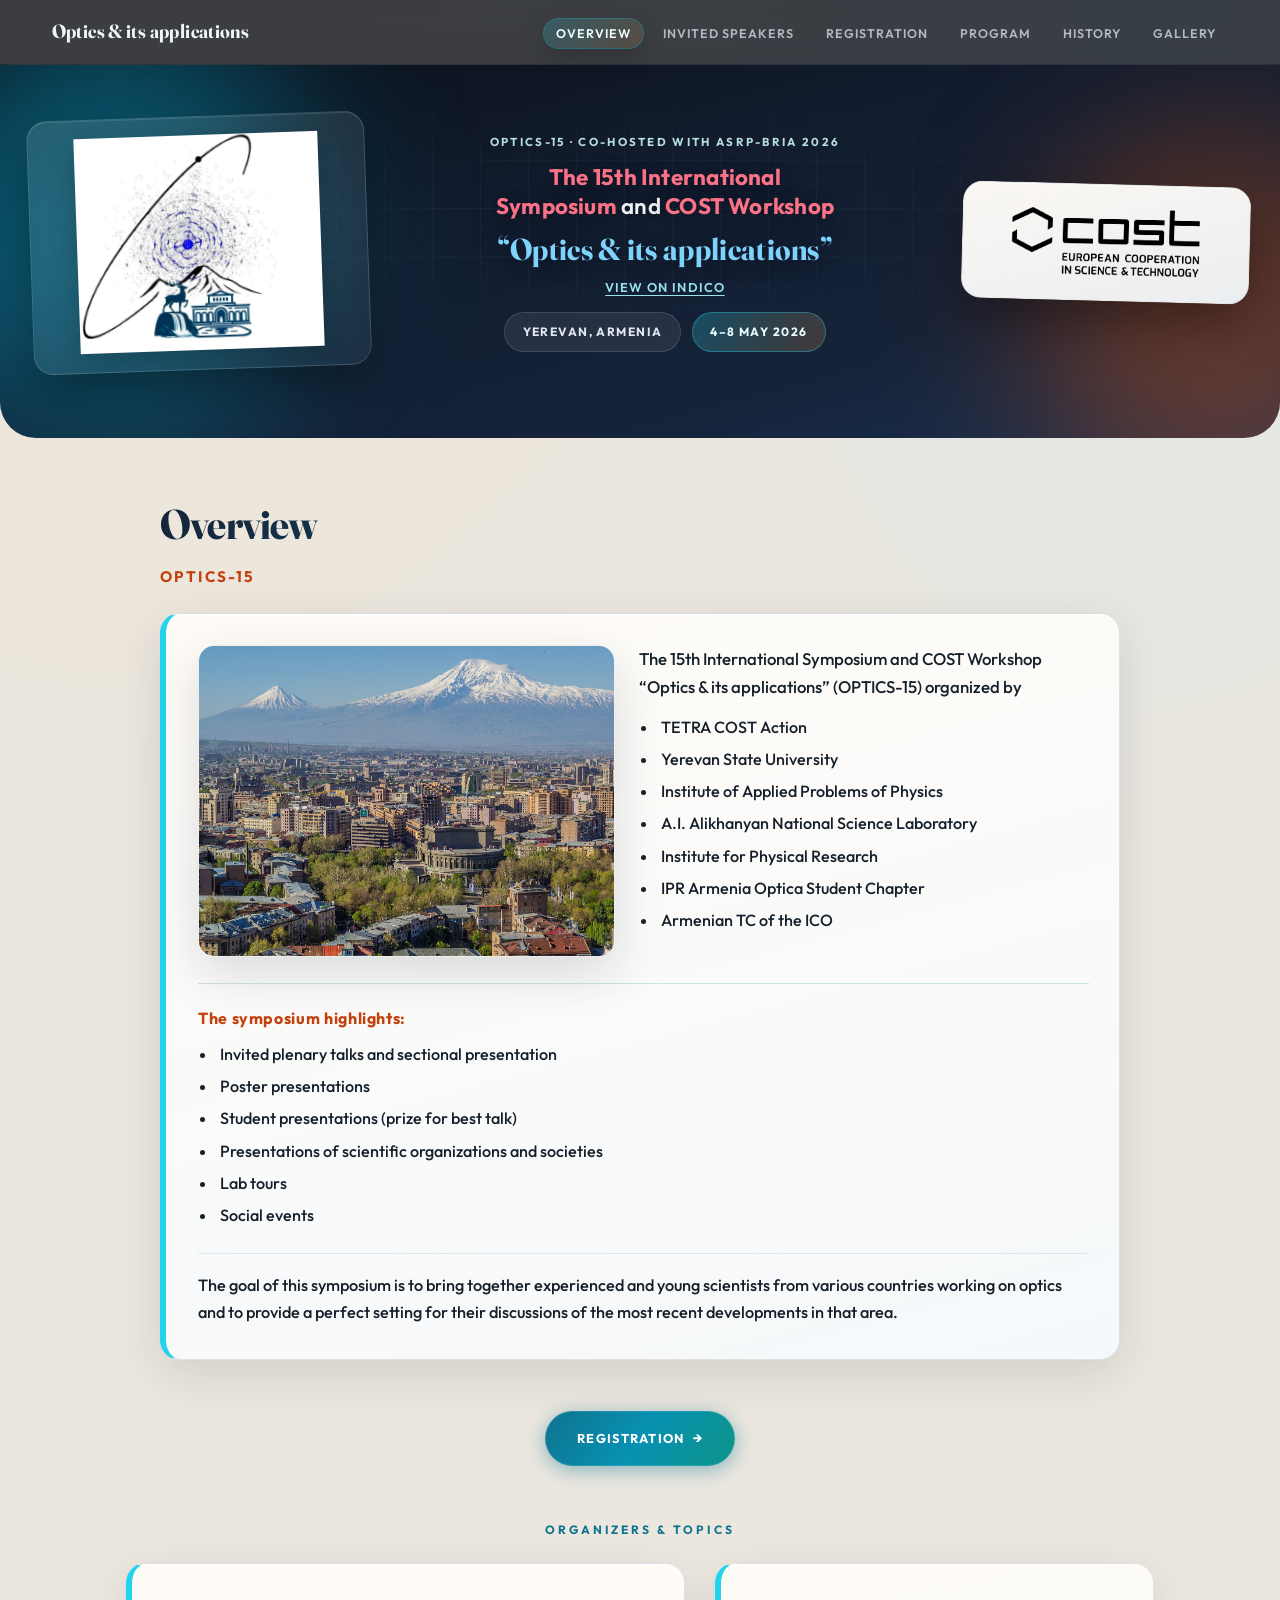
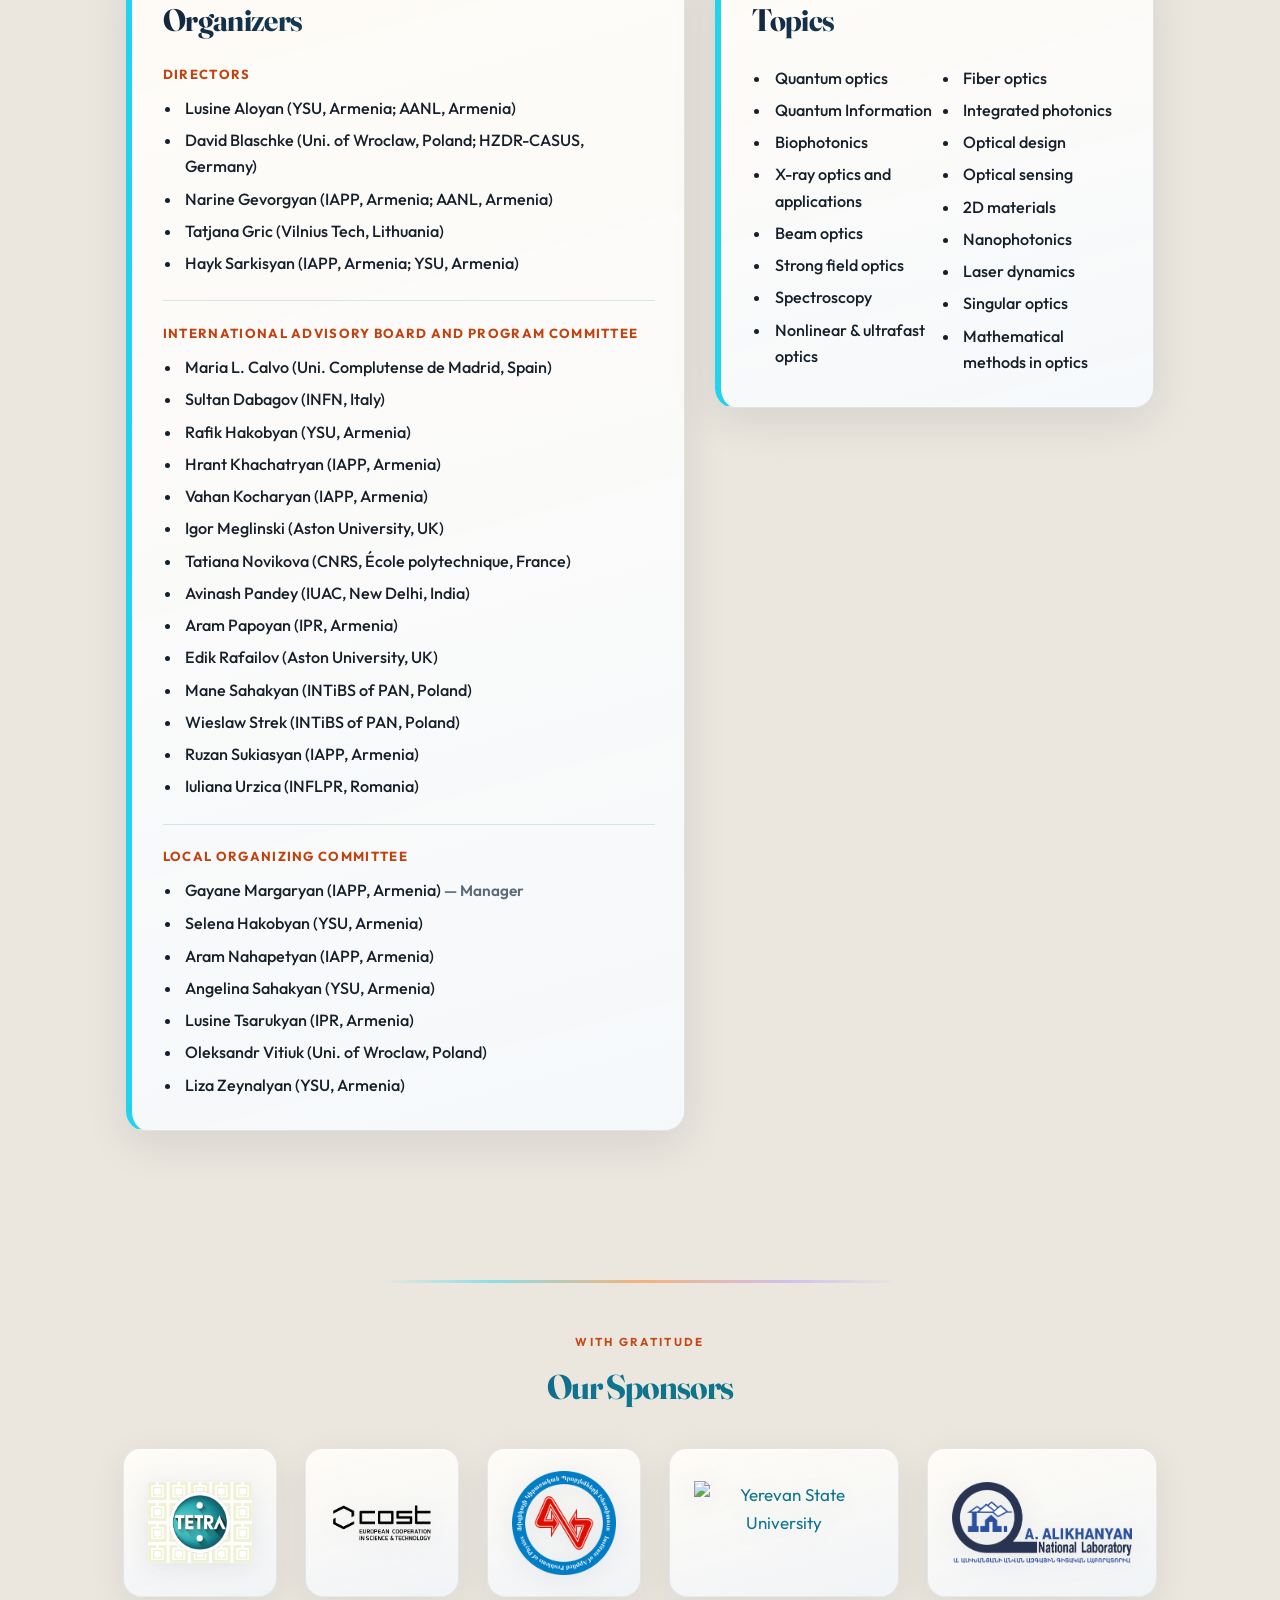
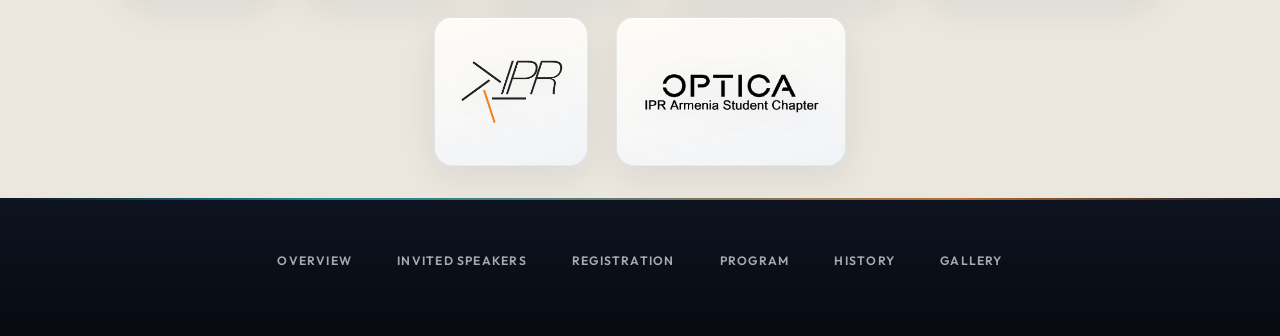
==== commit 3b0855f2: "chore: test deploy — presentation singular on home Made-with: Cursor" ====
--- a/index.html
+++ b/index.html
@@ -1,6 +1,7 @@
 <!DOCTYPE html>
 <html lang="en">
   <head>
+    <!-- iappconfschool-deploy: active — view page source to confirm site matches GitHub after push -->
     <meta charset="UTF-8" />
     <meta name="viewport" content="width=device-width, initial-scale=1.0, viewport-fit=cover" />
     <title>Overview — OPTICS-15 · ASRP-BRIA 2026</title>
@@ -136,7 +137,7 @@
             <div class="overview-indico__highlights">
               <h3 class="org-block__title">The symposium highlights:</h3>
               <ul class="org-list">
-                <li>Invited plenary talks and sectional presentations</li>
+                <li>Invited plenary talks and sectional presentation</li>
                 <li>Poster presentations</li>
                 <li>Student presentations (prize for best talk)</li>
                 <li>Presentations of scientific organizations and societies</li>
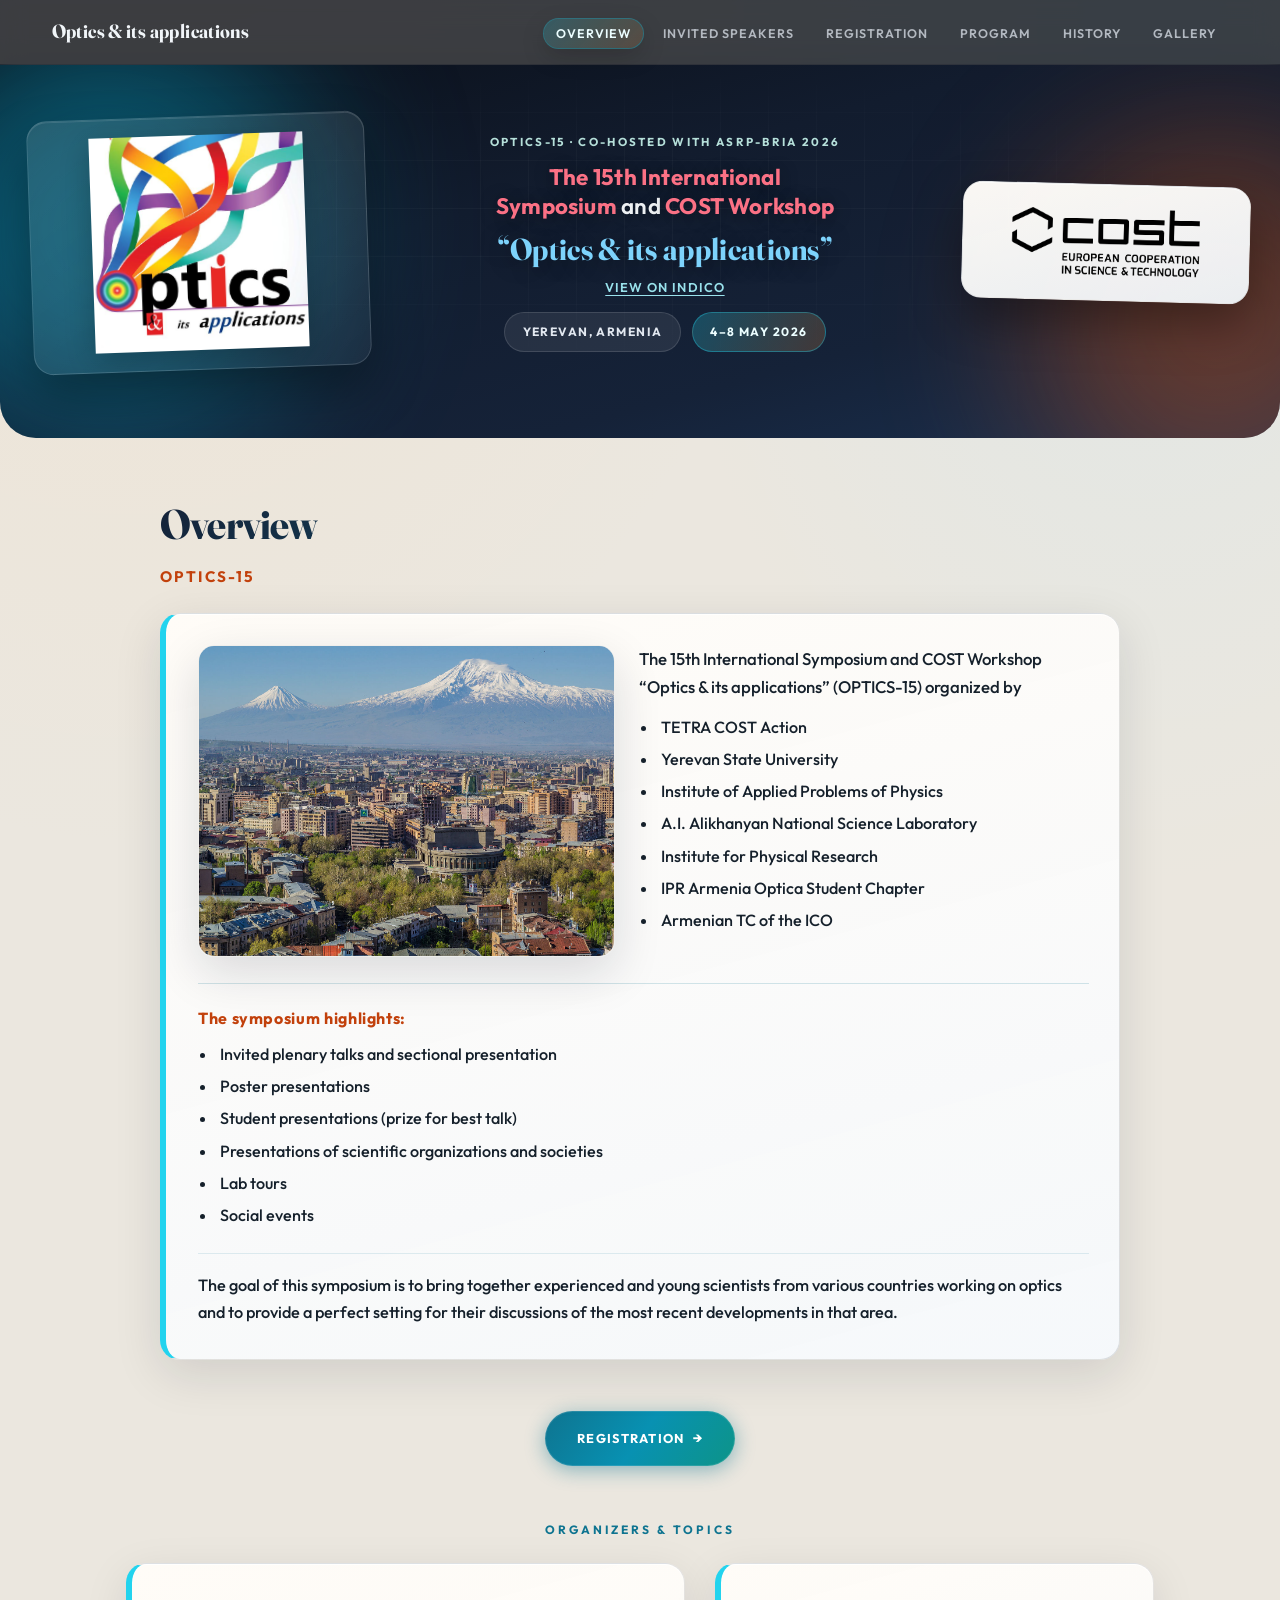
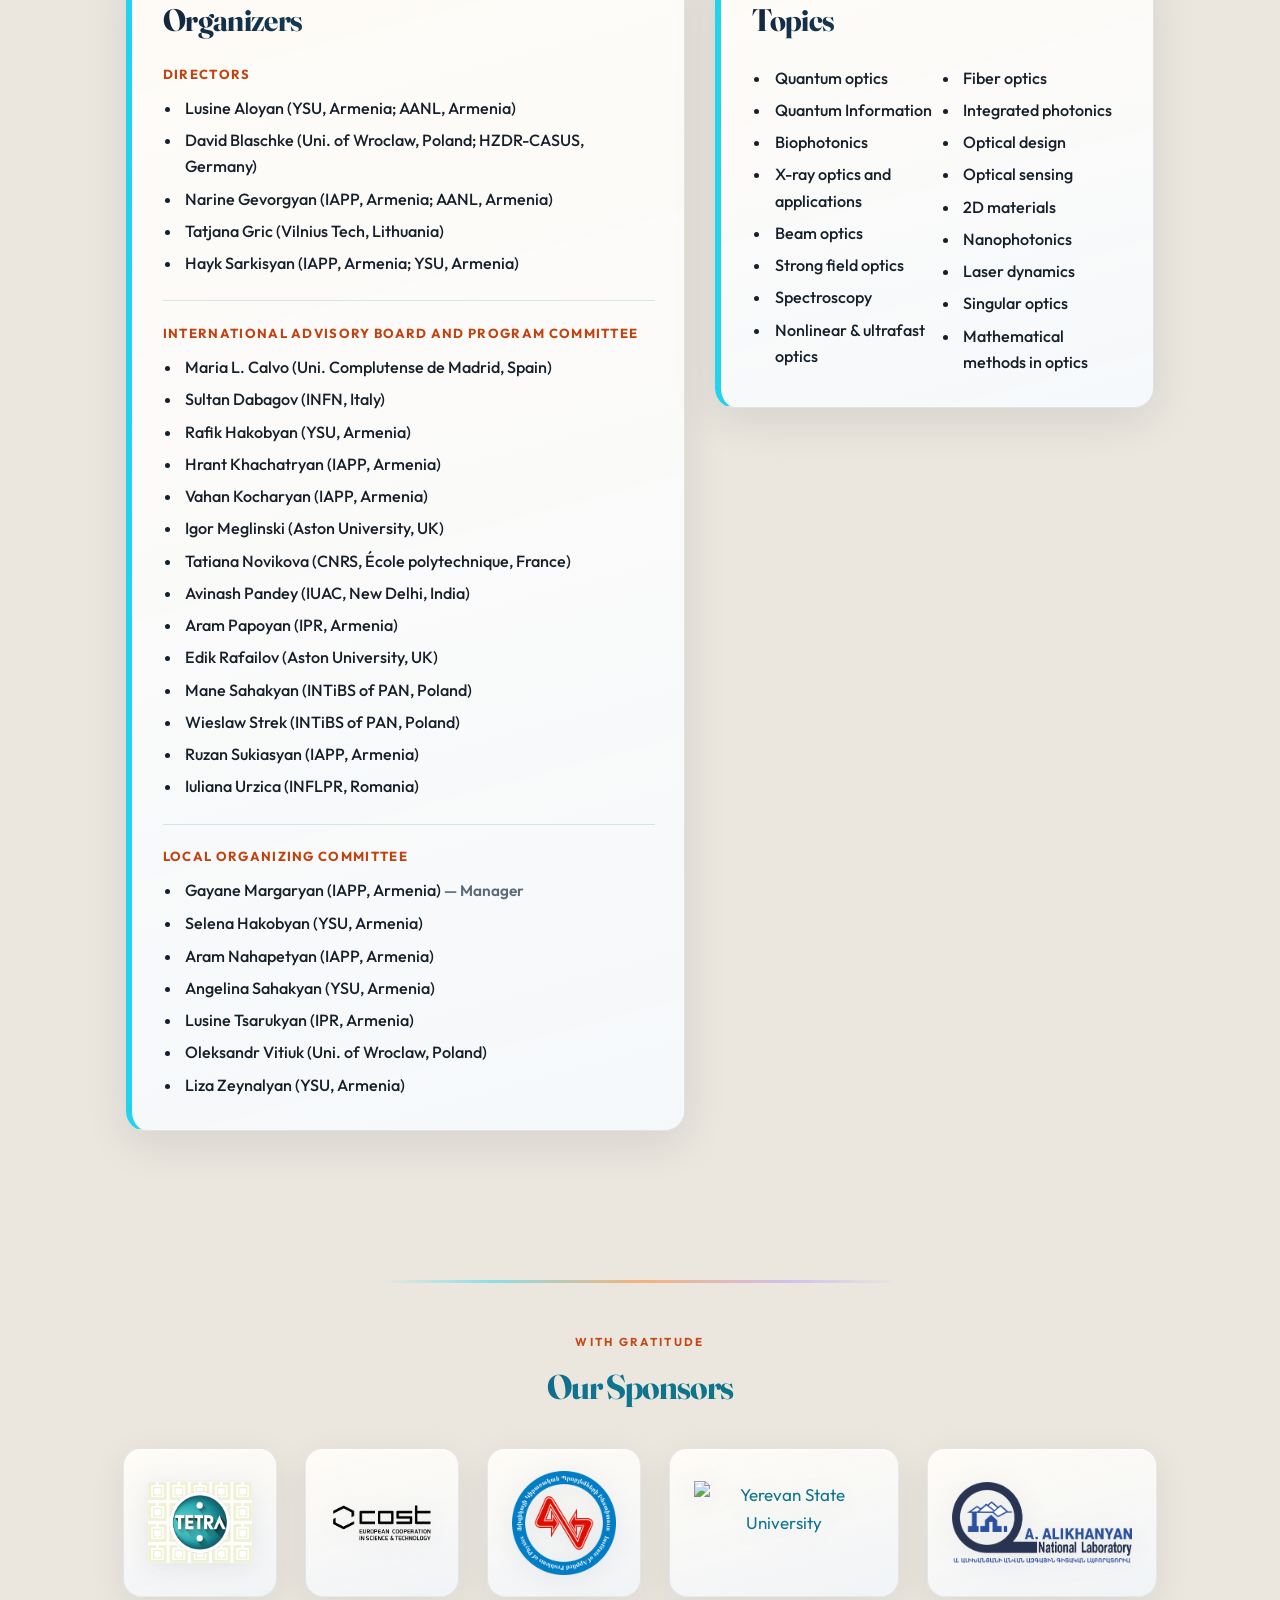
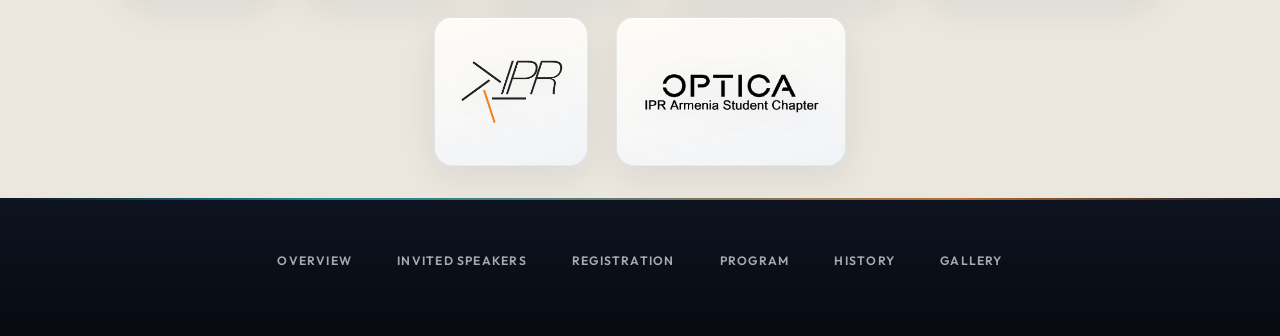
==== commit c5b92259: "Replace hero sidebar with optics & applications logo PNG Made-with: Cursor" ====
--- a/index.html
+++ b/index.html
@@ -44,12 +44,12 @@
           <div class="hero-grid hero-grid--optics">
             <div class="hero-panel hero-panel--tilt-left">
               <img
-                src="images/hero-asrp.jpg"
-                alt="ASRP — Alpic School for Radiation Physics"
+                src="images/hero-optics-logo.png"
+                alt="OPTICS symposium — optics &amp; its applications logo"
                 decoding="async"
                 fetchpriority="high"
                 width="400"
-                height="300"
+                height="400"
               />
             </div>
             <div class="hero-center hero-center--optics">
